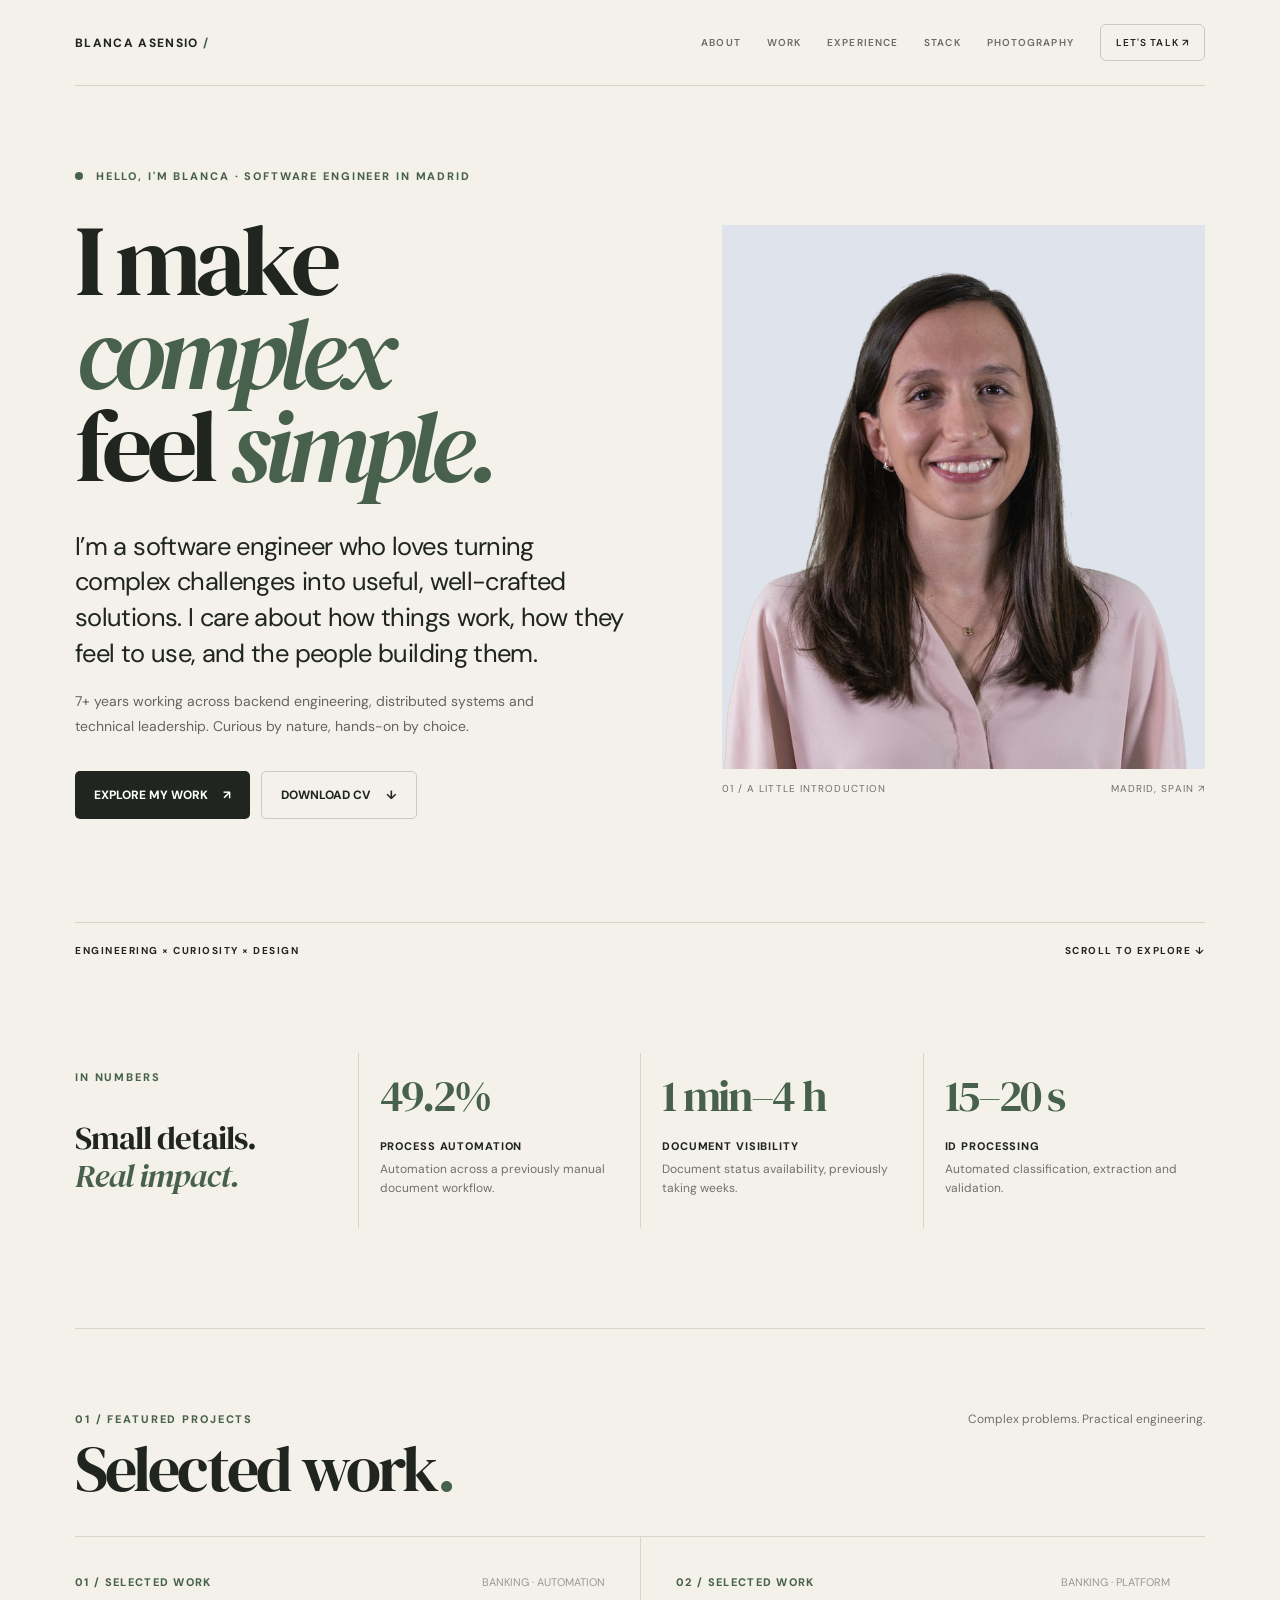
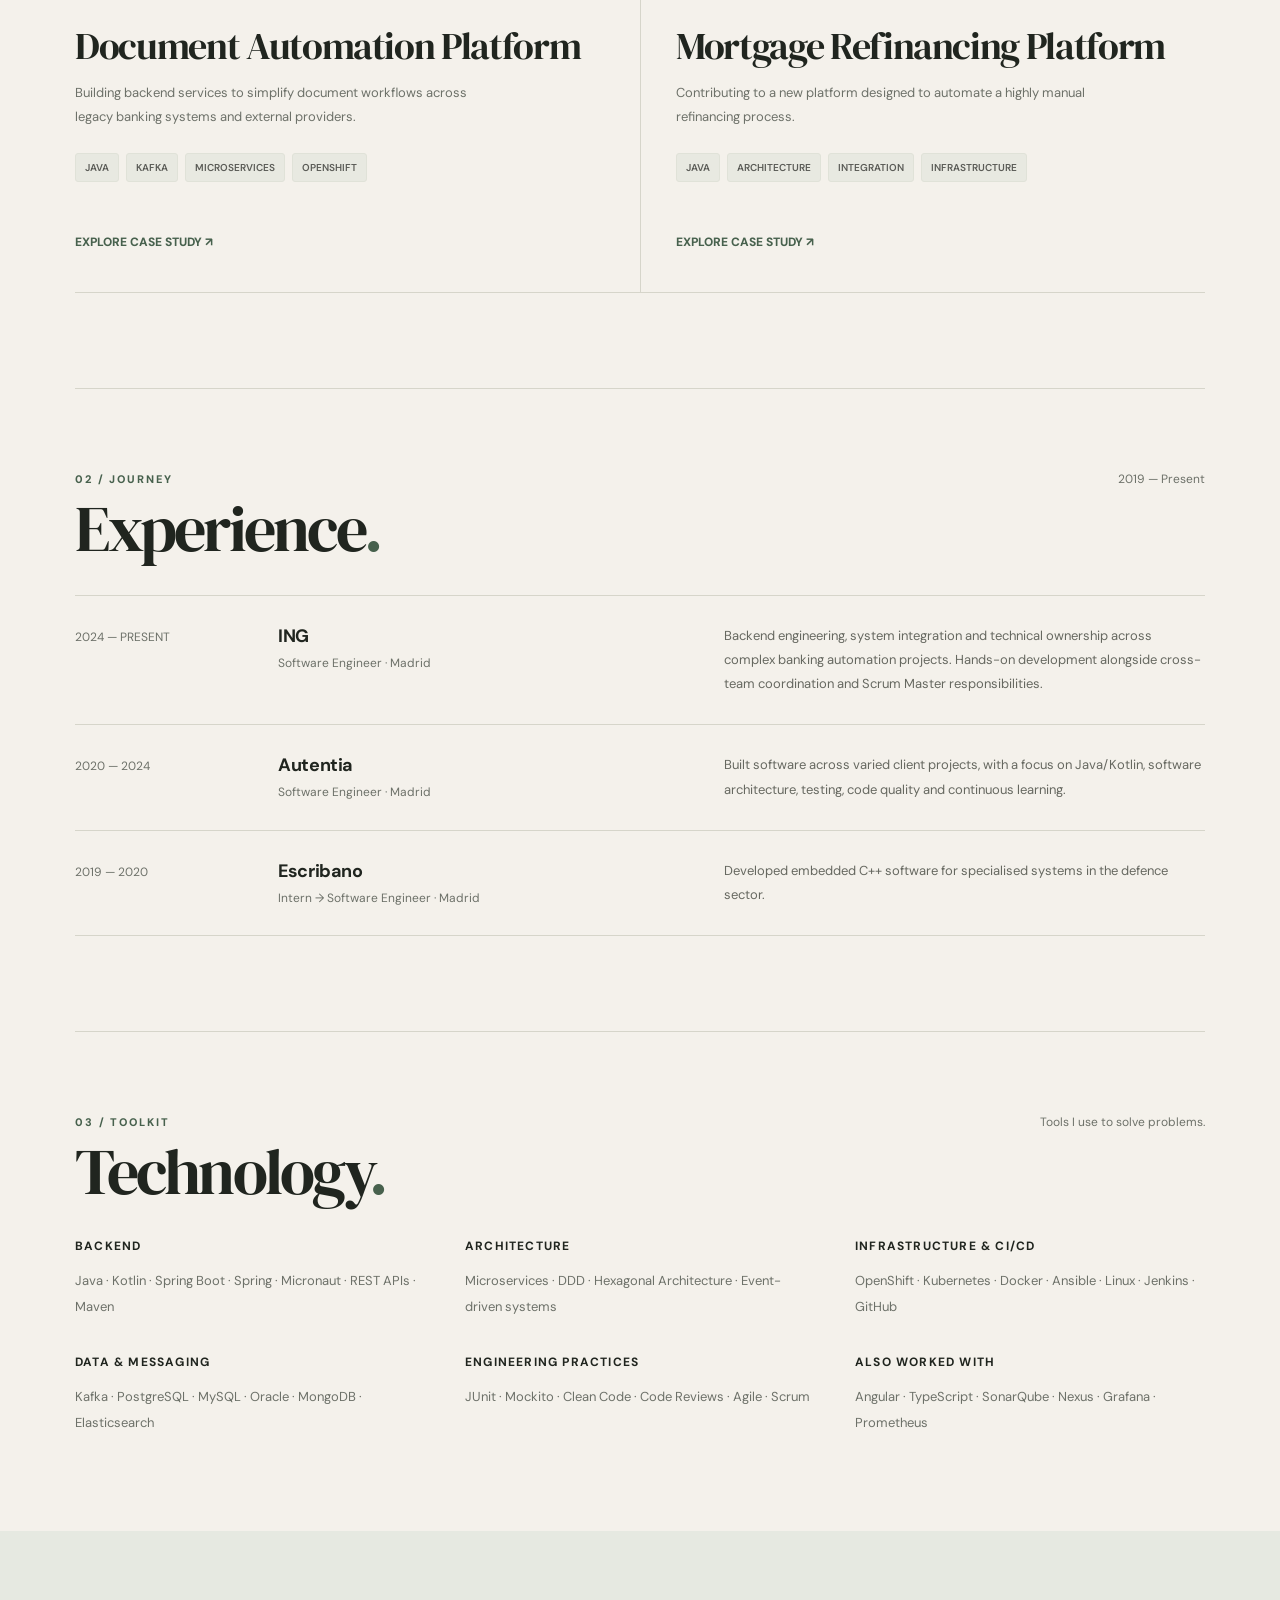
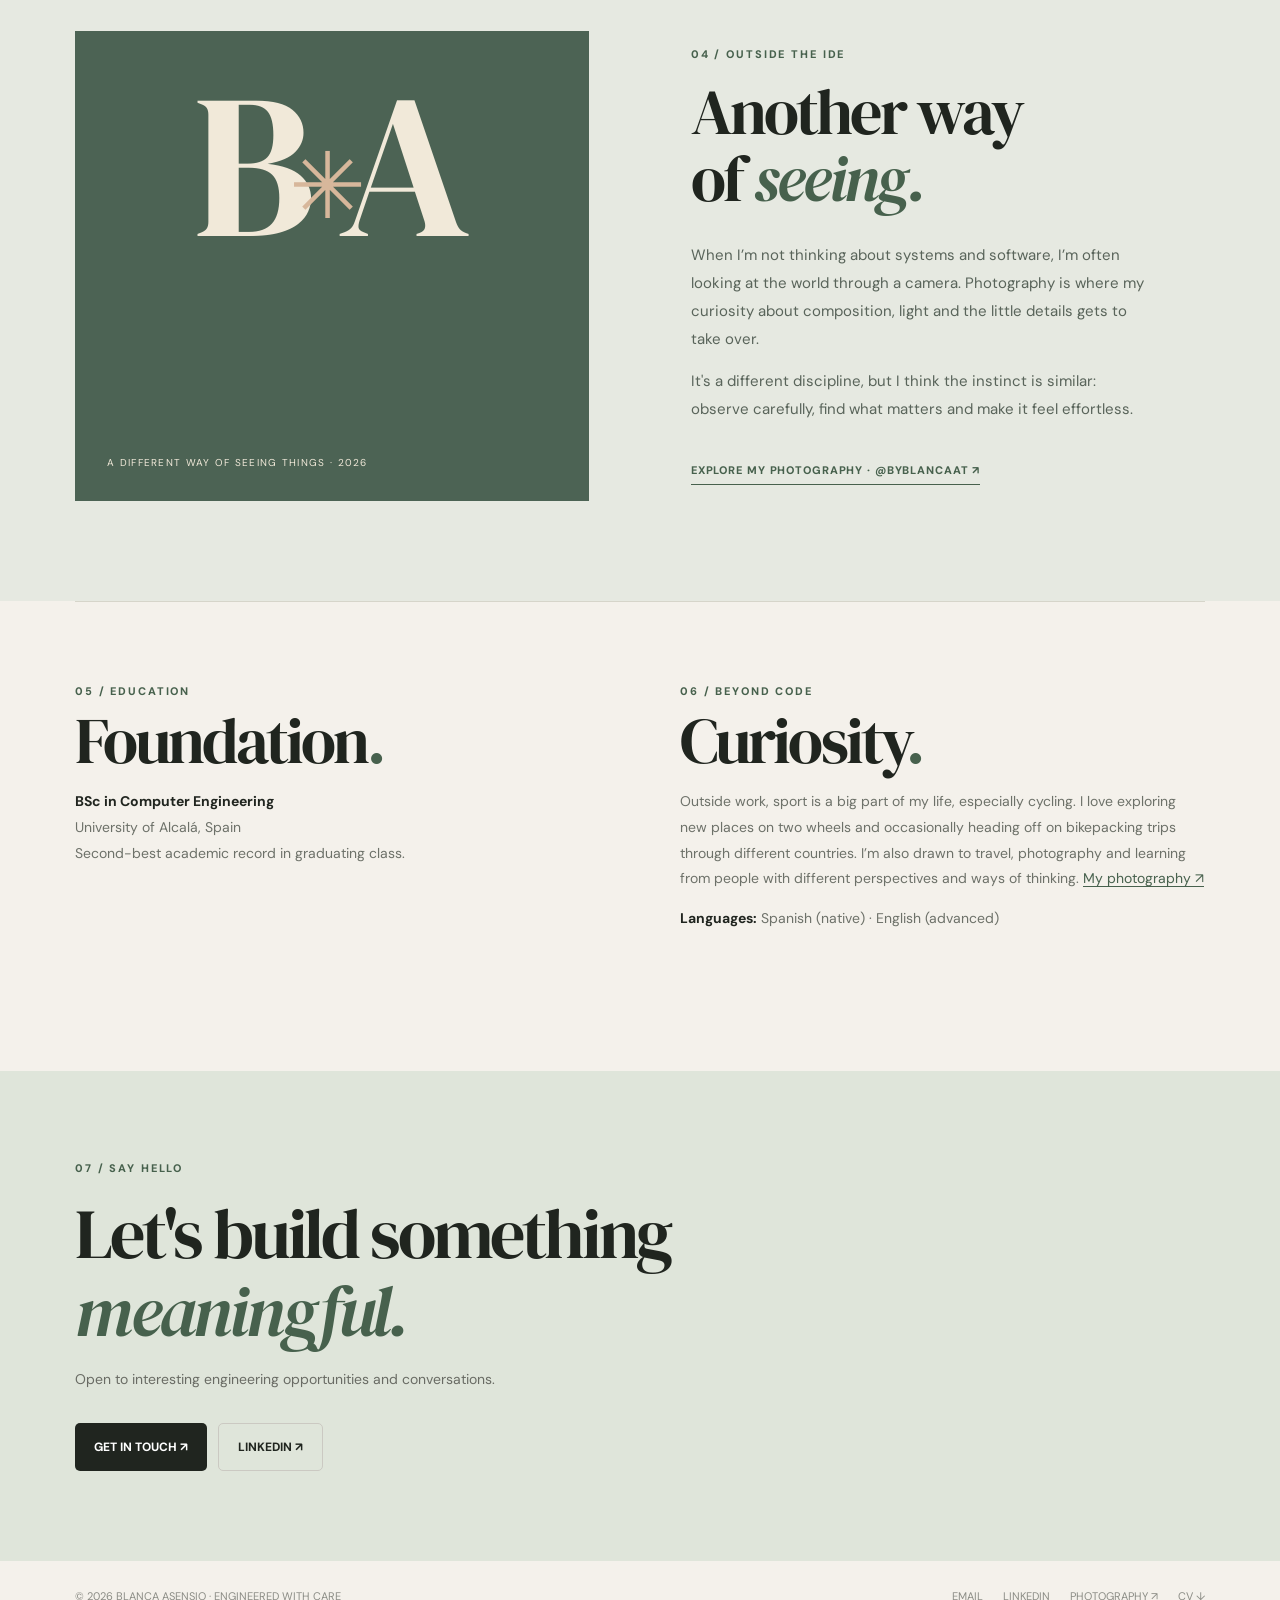
==== index.html @ c129d4be "feat: first portfolio version" ====
<!doctype html><html lang="en"><head><meta charset="utf-8"><meta name="viewport" content="width=device-width,initial-scale=1"><meta name="description" content="Blanca Asensio — Senior Software Engineer. Backend, distributed systems and technical leadership."><meta name="theme-color" content="#f4f1eb"><title>Blanca Asensio — Software Engineer</title><link rel="stylesheet" href="styles.css"><script src="script.js" defer></script></head><body><a class="skip" href="#main">Skip to content</a><header class="site-header shell"><a class="brand" href="index.html">BLANCA ASENSIO<span> /</span></a><button class="menu-toggle" aria-label="Toggle navigation" aria-expanded="false" aria-controls="nav">☰</button><nav id="nav" class="nav" aria-label="Main navigation"><a href="#about">ABOUT</a><a href="#work">WORK</a><a href="#experience">EXPERIENCE</a><a href="#stack">STACK</a><a href="#photography">PHOTOGRAPHY</a><a class="nav-contact" href="mailto:asensiotorresblanca@gmail.com">LET'S TALK ↗</a></nav></header><main id="main"><section class="hero shell" id="about"><div class="hero-layout"><div class="hero-copy"><div class="eyebrow"><span class="eyebrow-dot"></span> HELLO, I'M BLANCA · SOFTWARE ENGINEER IN MADRID</div><h1>I make <em>complex</em><br>feel <em>simple.</em></h1><p class="hero-intro">I’m a software engineer who loves turning complex challenges into useful, well-crafted solutions. I care about how things work, how they feel to use, and the people building them.</p><p class="lead">7+ years working across backend engineering, distributed systems and technical leadership. Curious by nature, hands-on by choice.</p><div class="actions"><a class="btn btn-primary" href="#work">EXPLORE MY WORK <span aria-hidden="true">↗</span></a><a class="btn btn-secondary" href="assets/Blanca_Asensio_CV.pdf" download>DOWNLOAD CV <span aria-hidden="true">↓</span></a></div></div><figure class="portrait-wrap"><div class="portrait-frame"><img src="assets/blanca-portrait.png" alt="Portrait of Blanca Asensio" width="906" height="832" fetchpriority="high"></div><figcaption><span>01 / A LITTLE INTRODUCTION</span><span>MADRID, SPAIN ↗</span></figcaption></figure></div><div class="hero-bottom"><span>ENGINEERING × CURIOSITY × DESIGN</span><a href="#work">SCROLL TO EXPLORE <span aria-hidden="true">↓</span></a></div></section><section class="impact shell" aria-label="Selected project outcomes"><div class="impact-intro"><span class="eyebrow">IN NUMBERS</span><p>Small details.<br><em>Real impact.</em></p></div><div class="metric"><div class="metric-value">49.2%</div><div class="metric-label">Process automation</div><div class="metric-desc">Automation across a previously manual document workflow.</div></div><div class="metric"><div class="metric-value">1 min–4 h</div><div class="metric-label">Document visibility</div><div class="metric-desc">Document status availability, previously taking weeks.</div></div><div class="metric"><div class="metric-value">15–20 s</div><div class="metric-label">ID processing</div><div class="metric-desc">Automated classification, extraction and validation.</div></div></section><section class="section shell" id="work"><div class="section-head"><div><div class="eyebrow">01 / FEATURED PROJECTS</div><h2 class="section-title">Selected work<span style="color:var(--accent)">.</span></h2></div><span class="section-note">Complex problems. Practical engineering.</span></div><div class="project-grid"><a class="project-card" href="document-automation.html"><div class="project-top"><span class="project-index">01 / SELECTED WORK</span><span class="project-type">BANKING · AUTOMATION</span></div><h3>Document Automation Platform</h3><p>Building backend services to simplify document workflows across legacy banking systems and external providers.</p><div class="tag-row"><span class="tag">JAVA</span><span class="tag">KAFKA</span><span class="tag">MICROSERVICES</span><span class="tag">OPENSHIFT</span></div><span class="project-link">EXPLORE CASE STUDY ↗</span></a><a class="project-card" href="mortgage-refinancing.html"><div class="project-top"><span class="project-index">02 / SELECTED WORK</span><span class="project-type">BANKING · PLATFORM</span></div><h3>Mortgage Refinancing Platform</h3><p>Contributing to a new platform designed to automate a highly manual refinancing process.</p><div class="tag-row"><span class="tag">JAVA</span><span class="tag">ARCHITECTURE</span><span class="tag">INTEGRATION</span><span class="tag">INFRASTRUCTURE</span></div><span class="project-link">EXPLORE CASE STUDY ↗</span></a></div></section><section class="section shell" id="experience"><div class="section-head"><div><div class="eyebrow">02 / JOURNEY</div><h2 class="section-title">Experience<span style="color:var(--accent)">.</span></h2></div><span class="section-note">2019 — Present</span></div><div class="experience-list"><div class="experience-item"><span class="date">2024 — PRESENT</span><div class="role"><h3>ING</h3><p>Software Engineer · Madrid</p></div><p class="exp-description">Backend engineering, system integration and technical ownership across complex banking automation projects. Hands-on development alongside cross-team coordination and Scrum Master responsibilities.</p></div><div class="experience-item"><span class="date">2020 — 2024</span><div class="role"><h3>Autentia</h3><p>Software Engineer · Madrid</p></div><p class="exp-description">Built software across varied client projects, with a focus on Java/Kotlin, software architecture, testing, code quality and continuous learning.</p></div><div class="experience-item"><span class="date">2019 — 2020</span><div class="role"><h3>Escribano</h3><p>Intern → Software Engineer · Madrid</p></div><p class="exp-description">Developed embedded C++ software for specialised systems in the defence sector.</p></div></div></section><section class="section shell" id="stack"><div class="section-head"><div><div class="eyebrow">03 / TOOLKIT</div><h2 class="section-title">Technology<span style="color:var(--accent)">.</span></h2></div><span class="section-note">Tools I use to solve problems.</span></div><div class="skills-grid"><div class="skill-group"><h3>Backend</h3><p>Java · Kotlin · Spring Boot · Spring · Micronaut · REST APIs · Maven</p></div><div class="skill-group"><h3>Architecture</h3><p>Microservices · DDD · Hexagonal Architecture · Event-driven systems</p></div><div class="skill-group"><h3>Infrastructure & CI/CD</h3><p>OpenShift · Kubernetes · Docker · Ansible · Linux · Jenkins · GitHub</p></div><div class="skill-group"><h3>Data & Messaging</h3><p>Kafka · PostgreSQL · MySQL · Oracle · MongoDB · Elasticsearch</p></div><div class="skill-group"><h3>Engineering Practices</h3><p>JUnit · Mockito · Clean Code · Code Reviews · Agile · Scrum</p></div><div class="skill-group"><h3>Also worked with</h3><p>Angular · TypeScript · SonarQube · Nexus · Grafana · Prometheus</p></div></div></section><section class="photography-section" id="photography"><div class="shell photography-grid"><div class="photography-art" aria-hidden="true"><div class="photo-art-type">B<span>✳</span>A</div><div class="photo-art-caption">A DIFFERENT WAY OF SEEING THINGS · 2026</div></div><div class="photography-copy"><div class="eyebrow">04 / OUTSIDE THE IDE</div><h2 class="section-title">Another way<br>of <em>seeing.</em></h2><p>When I’m not thinking about systems and software, I’m often looking at the world through a camera. Photography is where my curiosity about composition, light and the little details gets to take over.</p><p>It's a different discipline, but I think the instinct is similar: observe carefully, find what matters and make it feel effortless.</p><a class="text-link" href="https://www.instagram.com/byblancaat/" target="_blank" rel="noopener noreferrer">EXPLORE MY PHOTOGRAPHY · @BYBLANCAAT ↗</a></div></div></section><section class="section shell"><div class="bottom-grid"><div><div class="eyebrow">05 / EDUCATION</div><h2 class="section-title">Foundation<span style="color:var(--accent)">.</span></h2><p class="small-copy"><strong>BSc in Computer Engineering</strong><br>University of Alcalá, Spain<br>Second-best academic record in graduating class.</p></div><div><div class="eyebrow">06 / BEYOND CODE</div><h2 class="section-title">Curiosity<span style="color:var(--accent)">.</span></h2><p class="small-copy">Outside work, sport is a big part of my life, especially cycling. I love exploring new places on two wheels and occasionally heading off on bikepacking trips through different countries. I’m also drawn to travel, photography and learning from people with different perspectives and ways of thinking. <a class="inline-link" href="https://www.instagram.com/byblancaat/" target="_blank" rel="noopener noreferrer">My photography ↗</a></p><p class="small-copy"><strong>Languages:</strong> Spanish (native) · English (advanced)</p></div></div></section><section class="contact-section" id="contact"><div class="shell"><div class="eyebrow">07 / SAY HELLO</div><h2>Let's build something <em style="color:var(--accent)">meaningful.</em></h2><p>Open to interesting engineering opportunities and conversations.</p><div class="actions"><a class="btn btn-primary" href="mailto:asensiotorresblanca@gmail.com">GET IN TOUCH ↗</a><a class="btn btn-secondary" href="https://es.linkedin.com/in/blanca-asensio-9b5592183" target="_blank" rel="noopener noreferrer">LINKEDIN ↗</a></div></div></section></main><footer class="footer shell"><span>© 2026 BLANCA ASENSIO · ENGINEERED WITH CARE</span><div class="footer-links"><a href="mailto:asensiotorresblanca@gmail.com">EMAIL</a><a href="https://es.linkedin.com/in/blanca-asensio-9b5592183" target="_blank" rel="noopener noreferrer">LINKEDIN</a><a href="https://www.instagram.com/byblancaat/" target="_blank" rel="noopener noreferrer">PHOTOGRAPHY ↗</a><a href="assets/Blanca_Asensio_CV.pdf" download>CV ↓</a></div></footer></body></html>
---- styles.css ----
@import url('https://fonts.googleapis.com/css2?family=DM+Sans:wght@400;500;600;700&family=DM+Serif+Display:ital@0;1&display=swap');
:root{--bg:#f4f1eb;--paper:#fbfaf7;--ink:#20251f;--muted:#6d7169;--line:#d6d5ca;--accent:#47614d;--accentbg:#e6ebe2;--max:1130px}*{box-sizing:border-box}html{scroll-behavior:smooth}body{margin:0;background:var(--bg);color:var(--ink);font-family:Inter,-apple-system,BlinkMacSystemFont,'Segoe UI',sans-serif;-webkit-font-smoothing:antialiased}a{color:inherit;text-decoration:none}button{font:inherit}::selection{background:#e8c9b8} .shell{width:min(var(--max),calc(100% - 88px));margin:auto}.site-header{height:90px;display:flex;align-items:center;justify-content:space-between;border-bottom:1px solid var(--line)}.brand{font-size:13px;font-weight:800;letter-spacing:.035em}.brand span{color:var(--accent)}.nav{display:flex;gap:35px;align-items:center}.nav a{font-size:12px;font-weight:600;color:#696a64;transition:color .2s}.nav a:hover,.nav a.active{color:var(--accent)}.nav .nav-contact{border:1px solid #c8c8c0;border-radius:6px;padding:11px 15px;color:var(--ink)}.menu-toggle{display:none;border:0;background:transparent;font-size:25px;cursor:pointer}.eyebrow{font-size:11px;font-weight:800;letter-spacing:.17em;text-transform:uppercase;color:var(--accent)}.hero{padding:108px 0 72px}.hero-grid{display:grid;grid-template-columns:1.55fr .6fr;gap:40px;align-items:end}.hero h1{font-family:Georgia,'Times New Roman',serif;font-weight:400;letter-spacing:-.052em;font-size:clamp(52px,6.6vw,92px);line-height:1.065;max-width:880px;margin:23px 0 25px}.hero h1 em{font-weight:400;color:var(--accent)}.lead{font-size:17px;line-height:1.8;color:#63655e;max-width:620px;margin:0}.hero-aside{border-left:1px solid var(--line);padding-left:27px;margin-bottom:10px}.hero-aside .aside-title{font-size:12px;font-weight:800;margin:0 0 13px}.hero-aside p{font-size:13px;line-height:1.9;color:var(--muted);margin:0}.actions{display:flex;flex-wrap:wrap;gap:11px;margin-top:35px}.btn{display:inline-flex;align-items:center;gap:15px;justify-content:center;padding:15px 19px;border-radius:5px;font-size:12px;font-weight:750;transition:transform .2s,background .2s}.btn:hover{transform:translateY(-2px)}.btn-primary{background:var(--ink);color:white}.btn-primary:hover{background:#454740}.btn-secondary{border:1px solid #cbc9c2;background:transparent}.impact{display:grid;grid-template-columns:repeat(3,1fr);gap:14px;padding:15px 0 100px}.metric{background:var(--paper);border:1px solid #e9e7e0;padding:27px 29px 26px;min-height:169px}.metric-value{font-family:Georgia,serif;color:var(--accent);font-size:clamp(30px,3.4vw,48px);letter-spacing:-.05em;white-space:nowrap}.metric-label{font-size:11px;font-weight:800;text-transform:uppercase;letter-spacing:.085em;margin:13px 0 7px}.metric-desc{color:var(--muted);font-size:12px;line-height:1.6}.section{padding:65px 0 85px;border-top:1px solid var(--line);scroll-margin-top:25px}.section-head{display:flex;justify-content:space-between;align-items:baseline;gap:25px;margin-bottom:33px}.section-title{font-family:Georgia,serif;font-size:clamp(34px,4vw,52px);letter-spacing:-.045em;font-weight:400;margin:10px 0 0}.section-note{font-size:12px;color:var(--muted)}.project-grid{display:grid;grid-template-columns:1fr 1fr;gap:19px}.project-card{background:var(--paper);border:1px solid #e5e4dc;min-height:330px;padding:31px;display:flex;flex-direction:column;transition:border-color .2s,transform .2s,box-shadow .2s}.project-card:hover{border-color:#c3a18f;transform:translateY(-3px);box-shadow:0 13px 35px #403b2c0a}.project-top{display:flex;justify-content:space-between;align-items:center}.project-index{color:var(--accent);font-size:11px;font-weight:800;letter-spacing:.12em}.project-type{color:#989991;font-size:11px}.project-card h3{font-family:Georgia,serif;font-weight:400;letter-spacing:-.035em;font-size:31px;line-height:1.16;margin:35px 0 13px}.project-card p{font-size:13px;line-height:1.8;color:var(--muted);max-width:420px;margin:0}.tag-row{display:flex;flex-wrap:wrap;gap:7px;margin:25px 0}.tag{background:#f4f3ef;border:1px solid #e9e8e1;border-radius:3px;color:#5b5c57;font-size:10px;padding:7px 9px;font-weight:600}.project-link{margin-top:auto;padding-top:8px;color:var(--accent);font-size:12px;font-weight:800}.experience-list{border-top:1px solid var(--line)}.experience-item{display:grid;grid-template-columns:175px 1fr 1.15fr;gap:28px;padding:28px 0;border-bottom:1px solid var(--line);align-items:start}.date{font-size:12px;color:var(--muted);padding-top:5px}.role h3{font-size:18px;letter-spacing:-.02em;margin:0 0 7px}.role p{font-size:12px;color:var(--muted);margin:0}.exp-description{font-size:13px;line-height:1.85;color:#666860;margin:0}.skills-grid{display:grid;grid-template-columns:repeat(3,1fr);gap:34px 40px}.skill-group h3{font-size:12px;text-transform:uppercase;letter-spacing:.1em;margin:0 0 14px}.skill-group p{font-size:13px;line-height:2;color:var(--muted);margin:0}.bottom-grid{display:grid;grid-template-columns:1fr 1fr;gap:80px}.small-copy{font-size:14px;line-height:1.85;color:var(--muted)}.small-copy strong{color:var(--ink)}.contact-section{padding:90px 0;background:#efece6;margin-top:30px}.contact-section h2{font-family:Georgia,serif;font-weight:400;font-size:clamp(43px,5.5vw,72px);line-height:1.1;letter-spacing:-.045em;max-width:780px;margin:20px 0}.contact-section p{font-size:14px;color:#696b64}.footer{display:flex;justify-content:space-between;gap:15px;padding:28px 0;color:#8b8c85;font-size:11px}.footer-links{display:flex;gap:20px}.footer a:hover{color:var(--accent)}.case-hero{padding:92px 0 67px;max-width:850px}.back-link{color:var(--accent);font-size:12px;font-weight:700}.case-hero h1{font-family:Georgia,serif;font-weight:400;font-size:clamp(48px,6vw,76px);line-height:1.1;letter-spacing:-.05em;margin:29px 0 19px}.case-hero .lead{max-width:770px}.case-meta{display:flex;gap:30px;flex-wrap:wrap;color:var(--muted);font-size:12px;margin-top:32px}.case-content{max-width:810px;margin:0 auto;padding:0 0 110px}.case-block{padding:42px 0;border-top:1px solid var(--line)}.case-block h2{font-family:Georgia,serif;font-size:33px;font-weight:400;letter-spacing:-.035em;margin:0 0 18px}.case-block p,.case-block li{font-size:15px;line-height:1.95;color:#666860}.case-block ul{padding-left:19px}.case-metrics{display:grid;grid-template-columns:repeat(3,1fr);gap:10px;margin:30px 0}.case-metrics .metric{padding:20px;min-height:135px}.case-metrics .metric-value{font-size:30px}.notice{border-left:3px solid var(--accent);background:var(--accentbg);padding:18px 22px;font-size:12px;line-height:1.8;color:#705e53;margin:32px 0}.skip{position:absolute;left:-9999px}.skip:focus{left:12px;top:12px;background:white;padding:12px;z-index:20}@media(max-width:900px){.shell{width:min(var(--max),calc(100% - 44px))}.hero-grid{grid-template-columns:1fr}.hero{padding-top:78px}.hero-aside{display:none}.experience-item{grid-template-columns:130px 1fr;gap:12px 25px}.exp-description{grid-column:2}.skills-grid{grid-template-columns:repeat(2,1fr)}.bottom-grid{gap:35px}}@media(max-width:650px){.shell{width:calc(100% - 36px)}.site-header{height:70px}.menu-toggle{display:block}.nav{display:none;position:absolute;z-index:5;top:70px;left:0;right:0;background:var(--bg);padding:22px 18px 27px;border-bottom:1px solid var(--line);flex-direction:column;align-items:stretch;gap:20px}.nav.open{display:flex}.hero{padding:62px 0 45px}.hero h1{font-size:clamp(47px,11.5vw,69px)}.lead{font-size:15px}.impact{grid-template-columns:1fr;gap:9px;padding-bottom:60px}.metric{min-height:unset;padding:19px 21px}.metric-value{font-size:37px}.section{padding:49px 0 65px}.section-head{display:block}.section-note{display:block;margin-top:12px}.project-grid{grid-template-columns:1fr}.project-card{min-height:290px;padding:24px}.project-card h3{margin-top:27px}.experience-item{grid-template-columns:1fr;gap:9px;padding:24px 0}.exp-description{grid-column:1}.skills-grid{grid-template-columns:1fr 1fr;gap:27px 18px}.bottom-grid{grid-template-columns:1fr;gap:25px}.contact-section{padding:66px 0}.footer{flex-direction:column}.case-hero{padding:60px 0}.case-metrics{grid-template-columns:1fr}.case-content{padding-bottom:65px}.case-block{padding:30px 0}}

/* Editorial redesign — photography, typography and expressive composition */

body{font-family:'DM Sans',Inter,-apple-system,BlinkMacSystemFont,'Segoe UI',sans-serif}
.hero h1,.section-title,.contact-section h2,.case-hero h1,.case-block h2,.project-card h3,.metric-value{font-family:'DM Serif Display',Georgia,serif}
.site-header{height:86px}.brand{font-size:12px;letter-spacing:.11em}.nav{gap:26px}.nav a{font-size:10px;letter-spacing:.11em}
.hero{padding:83px 0 0}.hero-layout{display:grid;grid-template-columns:1.08fr .92fr;gap:7%;align-items:center}.hero-copy{padding:0 0 45px}.hero h1{font-size:clamp(70px,7.8vw,119px);line-height:.93;letter-spacing:-.06em;margin:31px 0 36px}.hero h1 em{color:var(--accent);font-weight:400}.hero-intro{font-size:clamp(20px,2vw,26px);line-height:1.4;max-width:550px;margin:0 0 17px;letter-spacing:-.025em}.hero .lead{font-size:14px;line-height:1.8;max-width:510px}.hero .actions{margin-top:32px}.eyebrow-dot{display:inline-block;width:8px;height:8px;border-radius:50%;background:var(--accent);margin-right:8px}.portrait-wrap{margin:0;min-width:0}.portrait-frame{background:#dfe5ef;overflow:hidden;aspect-ratio:4/4.5;display:flex;align-items:flex-end}.portrait-frame img{width:100%;height:100%;object-fit:cover;object-position:50% 30%;filter:saturate(.78) contrast(.98)}.portrait-wrap figcaption{display:flex;justify-content:space-between;gap:10px;padding:13px 0;font-size:10px;letter-spacing:.11em;color:var(--muted)}.hero-bottom{border-top:1px solid var(--line);margin-top:58px;padding:21px 0;display:flex;justify-content:space-between;font-size:10px;letter-spacing:.15em;font-weight:700}.hero-bottom a:hover{color:var(--accent)}
.impact{grid-template-columns:1fr repeat(3,1fr);gap:0;padding:75px 0 100px}.impact-intro{padding:12px 25px 0 0}.impact-intro p{font-family:'DM Serif Display',Georgia,serif;font-size:clamp(23px,2.6vw,36px);line-height:1.13;letter-spacing:-.03em}.impact-intro p em{color:var(--accent)}.metric{background:transparent;border:0;border-left:1px solid var(--line);padding:13px 21px;min-height:175px}.metric-value{font-size:clamp(31px,3.4vw,48px)}.metric-label{letter-spacing:.08em}
.section{padding:82px 0 95px}.section-title{font-size:clamp(46px,5vw,72px);line-height:1.04}.project-grid{gap:0;border-top:1px solid var(--line);border-bottom:1px solid var(--line)}.project-card{border:0;background:transparent;padding:38px 35px 42px 0;min-height:355px}.project-card+.project-card{border-left:1px solid var(--line);padding-left:35px}.project-card:hover{background:rgba(255,255,255,.3);box-shadow:none;transform:none}.project-card h3{font-size:clamp(32px,3vw,44px)}.tag{background:#e8e9e1;border-color:#e0e2d8}.project-link,.text-link{color:var(--accent)}
.photography-section{background:#e6e9e1;padding:100px 0}.photography-grid{display:grid;grid-template-columns:1fr 1fr;gap:9%;align-items:center}.photography-art{min-height:470px;background:#4c6354;color:#f1e9d9;display:flex;flex-direction:column;justify-content:space-between;padding:32px;overflow:hidden}.photo-art-type{font-family:'DM Serif Display',Georgia,serif;font-size:clamp(130px,16vw,250px);letter-spacing:-.16em;line-height:1;text-align:center;white-space:nowrap;transform:translateX(-.08em)}.photo-art-type span{font-family:Georgia,serif;font-size:.45em;vertical-align:middle;margin:0 .06em;color:#d7b79b}.photo-art-caption{font-size:10px;letter-spacing:.13em}.photography-copy .section-title{margin:18px 0 30px}.photography-copy .section-title em{color:var(--accent)}.photography-copy p{font-size:15px;line-height:1.85;color:#59645a;max-width:460px}.text-link{display:inline-block;margin-top:24px;border-bottom:1px solid currentColor;padding-bottom:7px;font-size:11px;font-weight:800;letter-spacing:.08em}.inline-link{color:var(--accent);text-decoration:underline;text-underline-offset:3px}.contact-section{background:#dfe5da}.contact-section h2 em{color:var(--accent)}
@media(max-width:1000px){.hero-layout{gap:5%}.hero h1{font-size:clamp(57px,7.6vw,88px)}.impact{grid-template-columns:repeat(3,1fr)}.impact-intro{grid-column:1/-1;padding-bottom:15px}.photography-art{min-height:360px}.photo-art-type{font-size:clamp(110px,14vw,180px)}}
@media(max-width:700px){.hero{padding-top:50px}.hero-layout{grid-template-columns:1fr;gap:25px}.hero-copy{padding-bottom:0}.hero h1{font-size:clamp(67px,13vw,100px);margin:24px 0 25px}.hero-intro{font-size:21px}.portrait-wrap{max-width:530px}.portrait-frame{aspect-ratio:5/4}.portrait-frame img{object-position:50% 23%}.hero-bottom{margin-top:28px;font-size:9px}.impact{grid-template-columns:1fr;padding:40px 0 55px}.impact-intro{padding-bottom:15px}.impact-intro p{margin:10px 0}.metric{border-left:0;border-top:1px solid var(--line);min-height:unset;padding:19px 0}.project-card{padding:27px 0;min-height:unset}.project-card+.project-card{border-left:0;border-top:1px solid var(--line);padding:27px 0}.photography-section{padding:60px 0}.photography-grid{grid-template-columns:1fr;gap:38px}.photography-art{min-height:340px}.photo-art-type{font-size:clamp(130px,29vw,220px)}.photography-copy .section-title{font-size:55px}}
@media(prefers-reduced-motion:reduce){html{scroll-behavior:auto}*,*:before,*:after{transition:none!important;animation:none!important}}
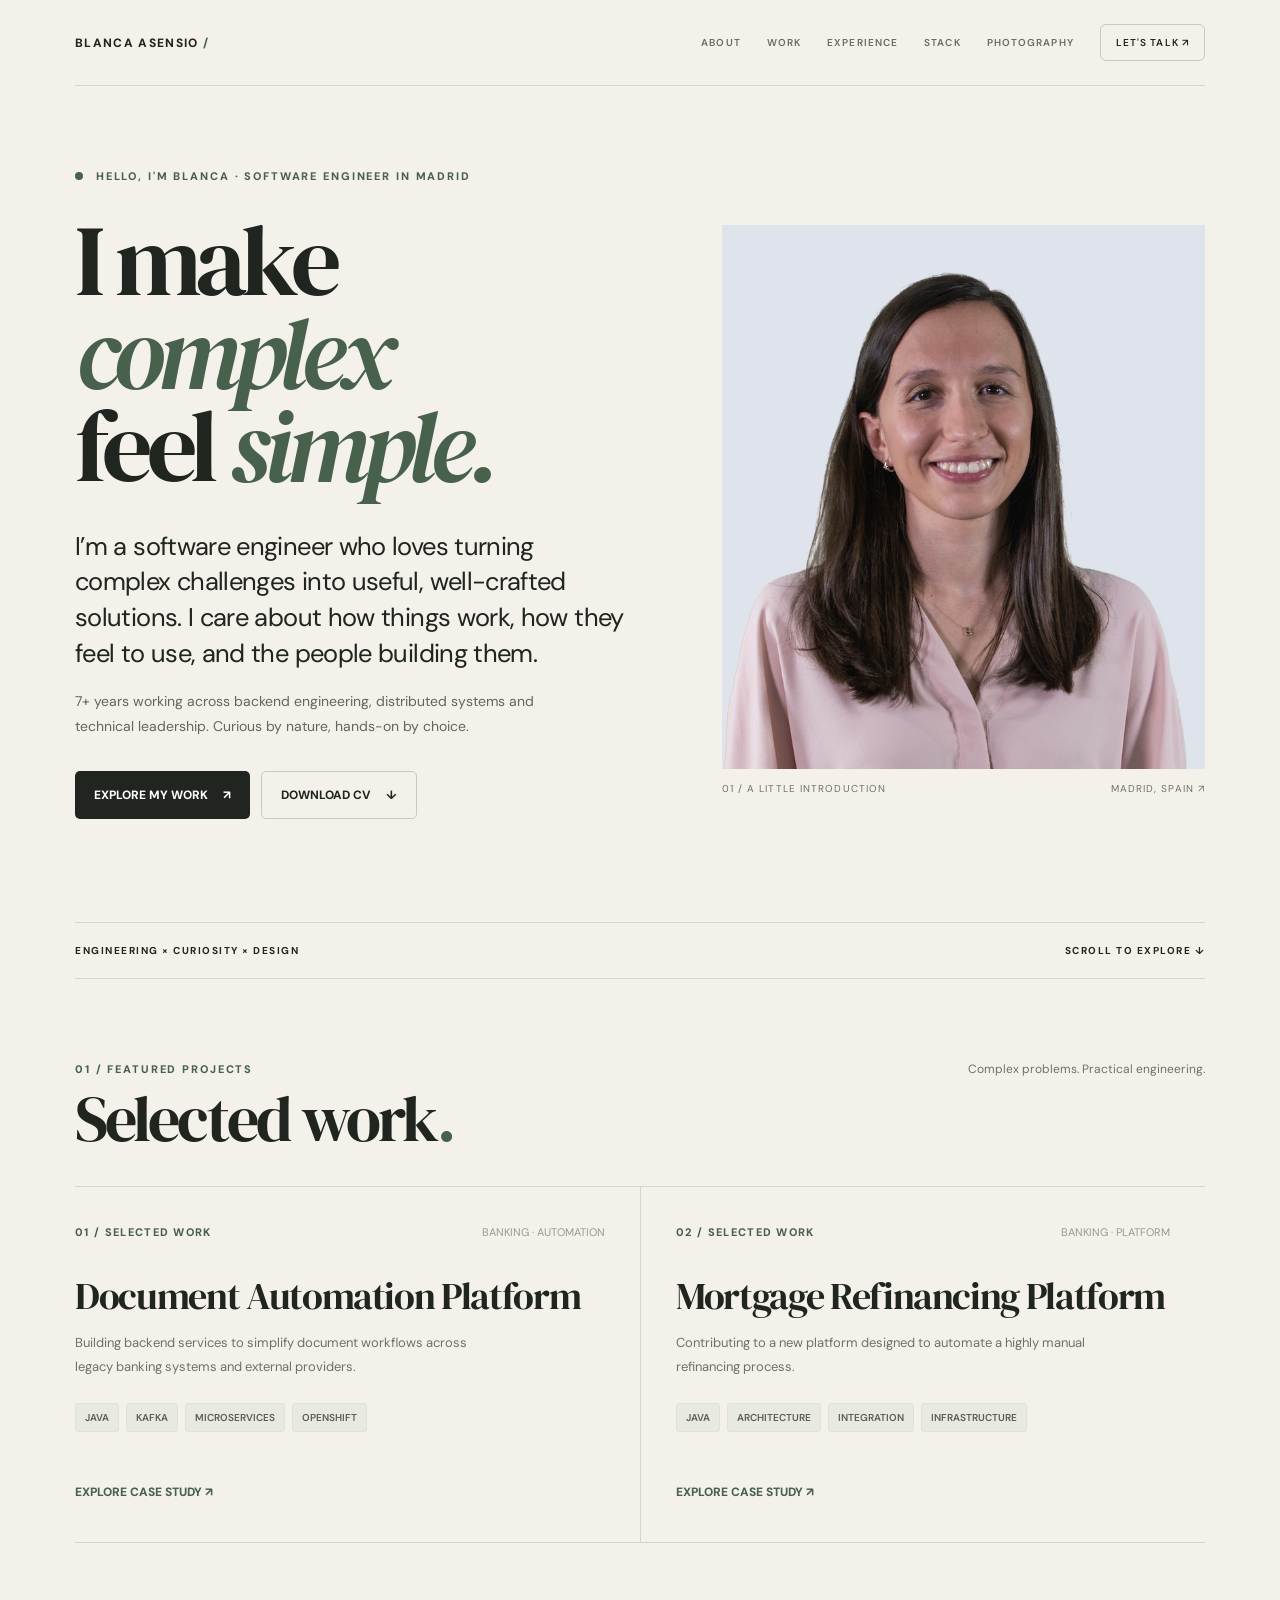
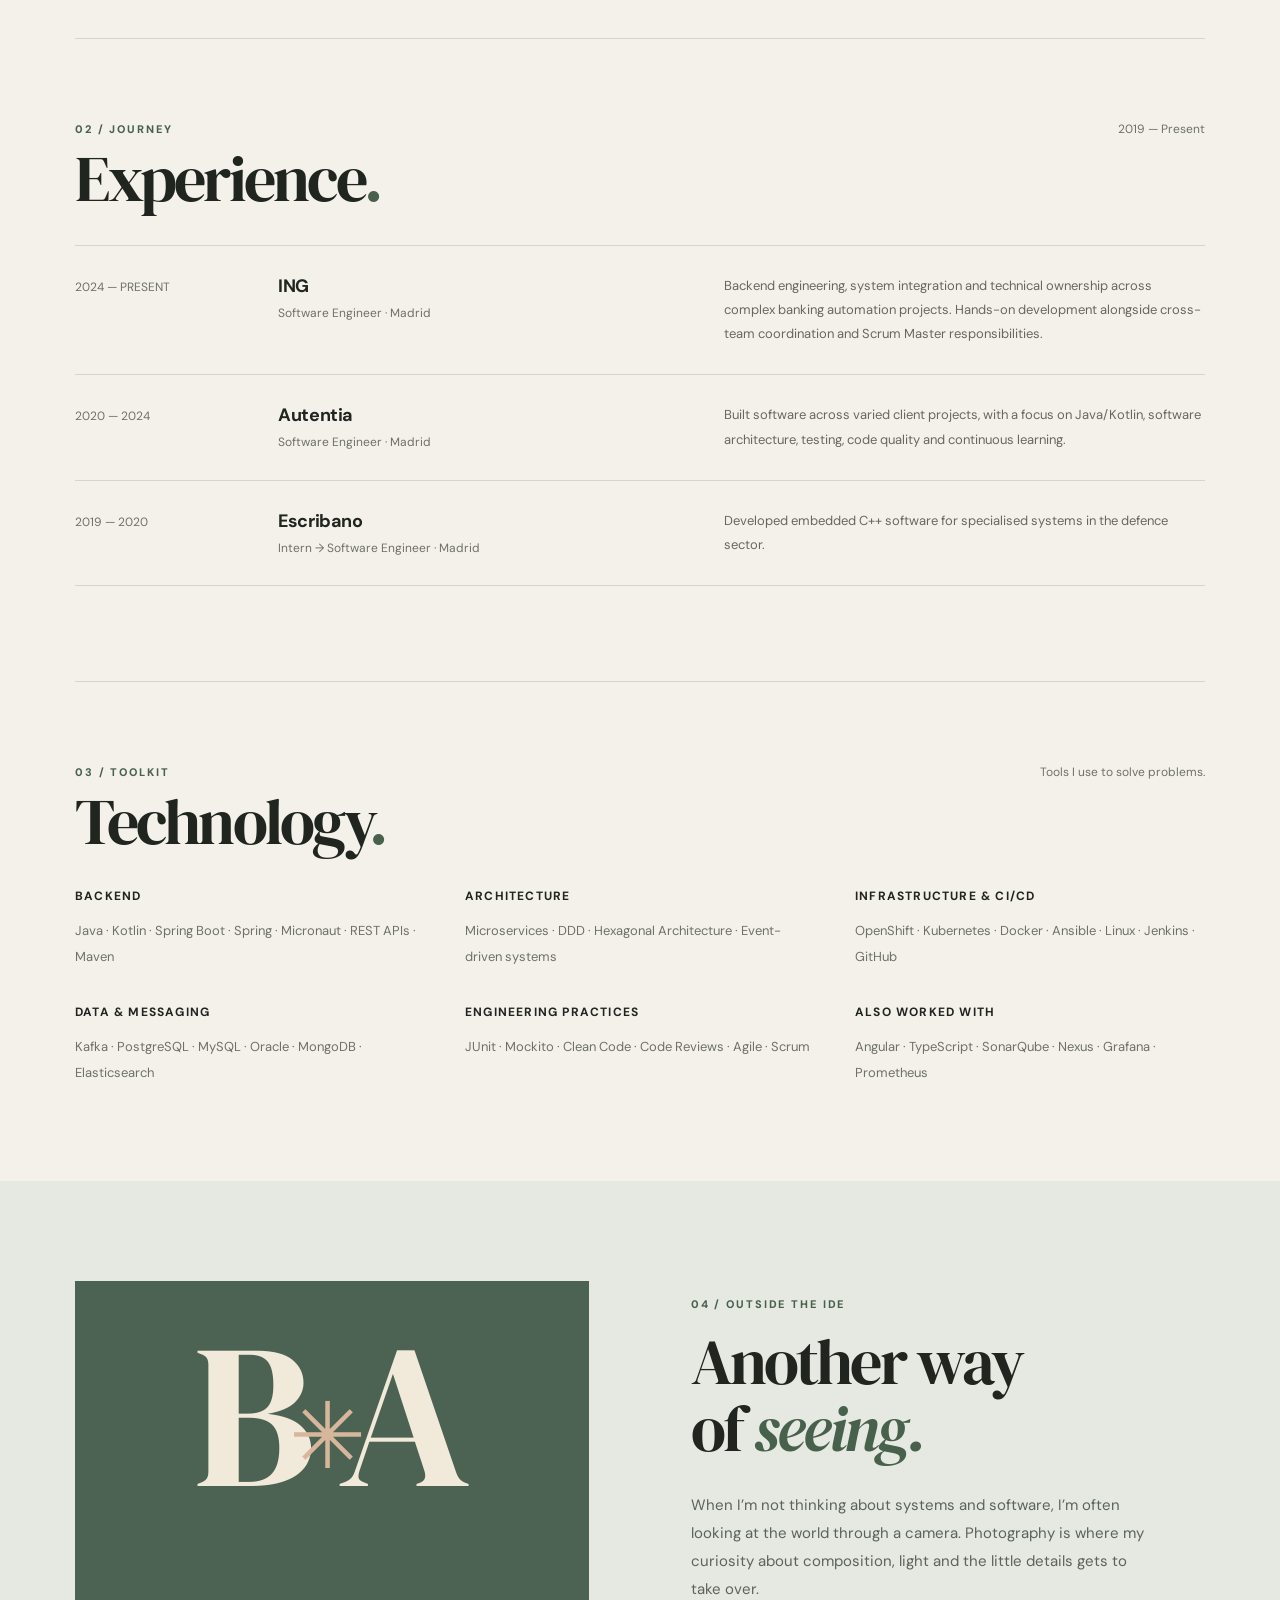
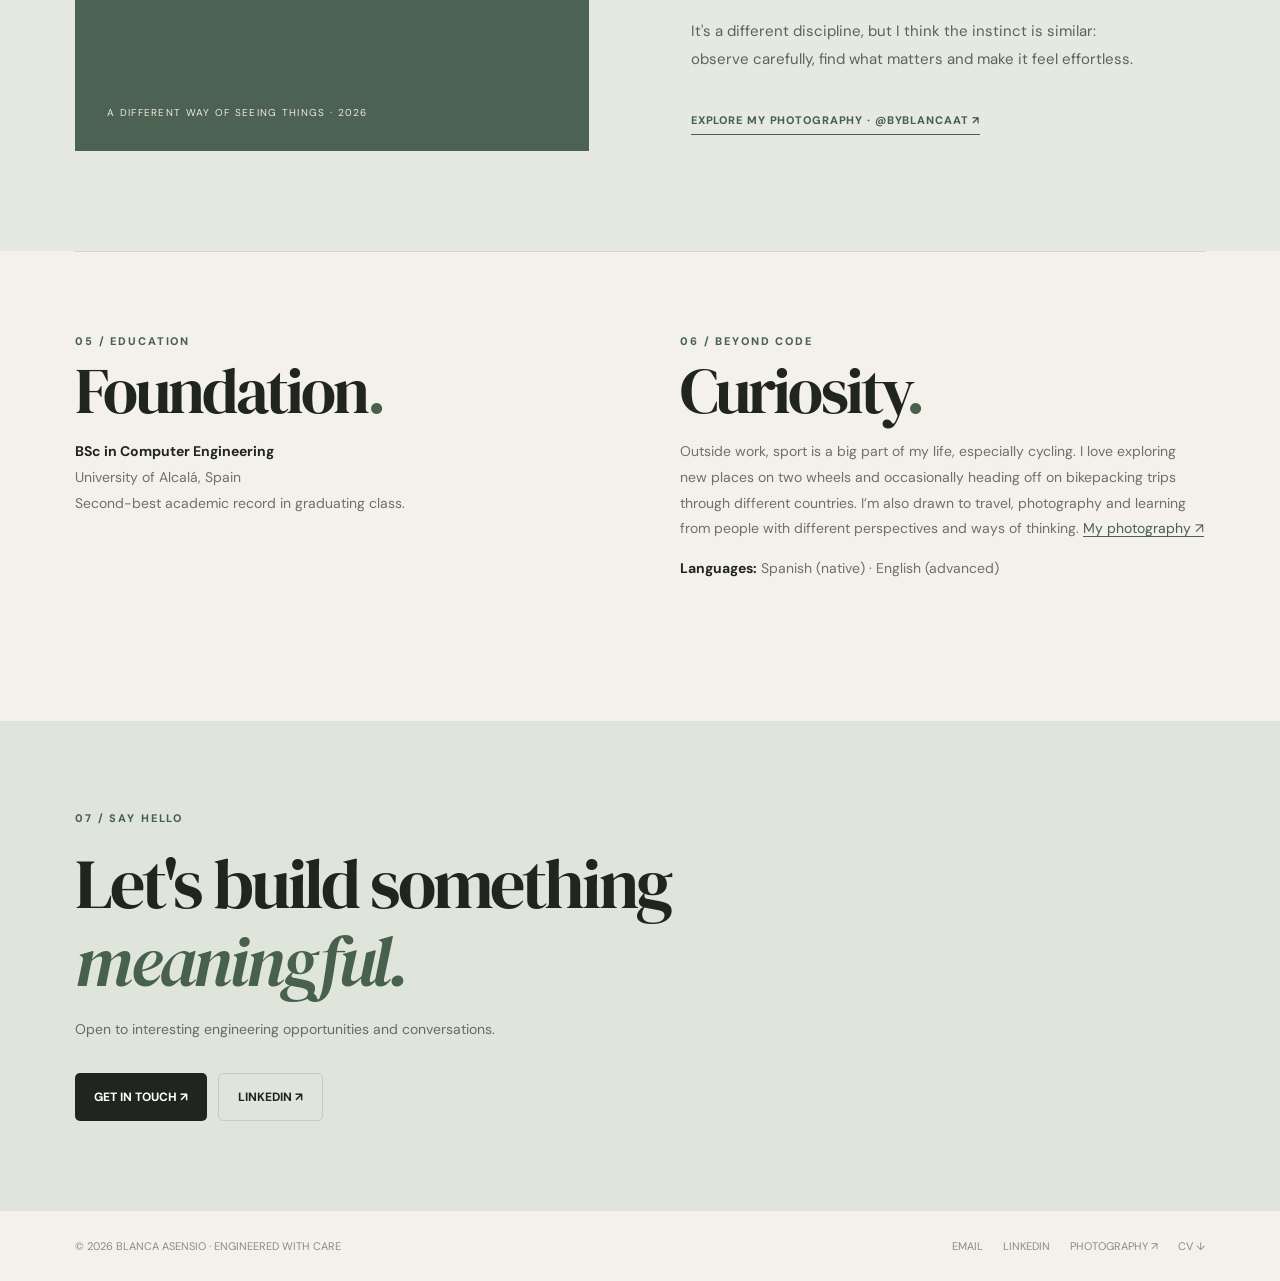
==== commit a16375e5: "feat: remove IN NUMBERS section" ====
--- a/index.html
+++ b/index.html
@@ -1 +1,229 @@
-<!doctype html><html lang="en"><head><meta charset="utf-8"><meta name="viewport" content="width=device-width,initial-scale=1"><meta name="description" content="Blanca Asensio — Senior Software Engineer. Backend, distributed systems and technical leadership."><meta name="theme-color" content="#f4f1eb"><title>Blanca Asensio — Software Engineer</title><link rel="stylesheet" href="styles.css"><script src="script.js" defer></script></head><body><a class="skip" href="#main">Skip to content</a><header class="site-header shell"><a class="brand" href="index.html">BLANCA ASENSIO<span> /</span></a><button class="menu-toggle" aria-label="Toggle navigation" aria-expanded="false" aria-controls="nav">☰</button><nav id="nav" class="nav" aria-label="Main navigation"><a href="#about">ABOUT</a><a href="#work">WORK</a><a href="#experience">EXPERIENCE</a><a href="#stack">STACK</a><a href="#photography">PHOTOGRAPHY</a><a class="nav-contact" href="mailto:asensiotorresblanca@gmail.com">LET'S TALK ↗</a></nav></header><main id="main"><section class="hero shell" id="about"><div class="hero-layout"><div class="hero-copy"><div class="eyebrow"><span class="eyebrow-dot"></span> HELLO, I'M BLANCA · SOFTWARE ENGINEER IN MADRID</div><h1>I make <em>complex</em><br>feel <em>simple.</em></h1><p class="hero-intro">I’m a software engineer who loves turning complex challenges into useful, well-crafted solutions. I care about how things work, how they feel to use, and the people building them.</p><p class="lead">7+ years working across backend engineering, distributed systems and technical leadership. Curious by nature, hands-on by choice.</p><div class="actions"><a class="btn btn-primary" href="#work">EXPLORE MY WORK <span aria-hidden="true">↗</span></a><a class="btn btn-secondary" href="assets/Blanca_Asensio_CV.pdf" download>DOWNLOAD CV <span aria-hidden="true">↓</span></a></div></div><figure class="portrait-wrap"><div class="portrait-frame"><img src="assets/blanca-portrait.png" alt="Portrait of Blanca Asensio" width="906" height="832" fetchpriority="high"></div><figcaption><span>01 / A LITTLE INTRODUCTION</span><span>MADRID, SPAIN ↗</span></figcaption></figure></div><div class="hero-bottom"><span>ENGINEERING × CURIOSITY × DESIGN</span><a href="#work">SCROLL TO EXPLORE <span aria-hidden="true">↓</span></a></div></section><section class="impact shell" aria-label="Selected project outcomes"><div class="impact-intro"><span class="eyebrow">IN NUMBERS</span><p>Small details.<br><em>Real impact.</em></p></div><div class="metric"><div class="metric-value">49.2%</div><div class="metric-label">Process automation</div><div class="metric-desc">Automation across a previously manual document workflow.</div></div><div class="metric"><div class="metric-value">1 min–4 h</div><div class="metric-label">Document visibility</div><div class="metric-desc">Document status availability, previously taking weeks.</div></div><div class="metric"><div class="metric-value">15–20 s</div><div class="metric-label">ID processing</div><div class="metric-desc">Automated classification, extraction and validation.</div></div></section><section class="section shell" id="work"><div class="section-head"><div><div class="eyebrow">01 / FEATURED PROJECTS</div><h2 class="section-title">Selected work<span style="color:var(--accent)">.</span></h2></div><span class="section-note">Complex problems. Practical engineering.</span></div><div class="project-grid"><a class="project-card" href="document-automation.html"><div class="project-top"><span class="project-index">01 / SELECTED WORK</span><span class="project-type">BANKING · AUTOMATION</span></div><h3>Document Automation Platform</h3><p>Building backend services to simplify document workflows across legacy banking systems and external providers.</p><div class="tag-row"><span class="tag">JAVA</span><span class="tag">KAFKA</span><span class="tag">MICROSERVICES</span><span class="tag">OPENSHIFT</span></div><span class="project-link">EXPLORE CASE STUDY ↗</span></a><a class="project-card" href="mortgage-refinancing.html"><div class="project-top"><span class="project-index">02 / SELECTED WORK</span><span class="project-type">BANKING · PLATFORM</span></div><h3>Mortgage Refinancing Platform</h3><p>Contributing to a new platform designed to automate a highly manual refinancing process.</p><div class="tag-row"><span class="tag">JAVA</span><span class="tag">ARCHITECTURE</span><span class="tag">INTEGRATION</span><span class="tag">INFRASTRUCTURE</span></div><span class="project-link">EXPLORE CASE STUDY ↗</span></a></div></section><section class="section shell" id="experience"><div class="section-head"><div><div class="eyebrow">02 / JOURNEY</div><h2 class="section-title">Experience<span style="color:var(--accent)">.</span></h2></div><span class="section-note">2019 — Present</span></div><div class="experience-list"><div class="experience-item"><span class="date">2024 — PRESENT</span><div class="role"><h3>ING</h3><p>Software Engineer · Madrid</p></div><p class="exp-description">Backend engineering, system integration and technical ownership across complex banking automation projects. Hands-on development alongside cross-team coordination and Scrum Master responsibilities.</p></div><div class="experience-item"><span class="date">2020 — 2024</span><div class="role"><h3>Autentia</h3><p>Software Engineer · Madrid</p></div><p class="exp-description">Built software across varied client projects, with a focus on Java/Kotlin, software architecture, testing, code quality and continuous learning.</p></div><div class="experience-item"><span class="date">2019 — 2020</span><div class="role"><h3>Escribano</h3><p>Intern → Software Engineer · Madrid</p></div><p class="exp-description">Developed embedded C++ software for specialised systems in the defence sector.</p></div></div></section><section class="section shell" id="stack"><div class="section-head"><div><div class="eyebrow">03 / TOOLKIT</div><h2 class="section-title">Technology<span style="color:var(--accent)">.</span></h2></div><span class="section-note">Tools I use to solve problems.</span></div><div class="skills-grid"><div class="skill-group"><h3>Backend</h3><p>Java · Kotlin · Spring Boot · Spring · Micronaut · REST APIs · Maven</p></div><div class="skill-group"><h3>Architecture</h3><p>Microservices · DDD · Hexagonal Architecture · Event-driven systems</p></div><div class="skill-group"><h3>Infrastructure & CI/CD</h3><p>OpenShift · Kubernetes · Docker · Ansible · Linux · Jenkins · GitHub</p></div><div class="skill-group"><h3>Data & Messaging</h3><p>Kafka · PostgreSQL · MySQL · Oracle · MongoDB · Elasticsearch</p></div><div class="skill-group"><h3>Engineering Practices</h3><p>JUnit · Mockito · Clean Code · Code Reviews · Agile · Scrum</p></div><div class="skill-group"><h3>Also worked with</h3><p>Angular · TypeScript · SonarQube · Nexus · Grafana · Prometheus</p></div></div></section><section class="photography-section" id="photography"><div class="shell photography-grid"><div class="photography-art" aria-hidden="true"><div class="photo-art-type">B<span>✳</span>A</div><div class="photo-art-caption">A DIFFERENT WAY OF SEEING THINGS · 2026</div></div><div class="photography-copy"><div class="eyebrow">04 / OUTSIDE THE IDE</div><h2 class="section-title">Another way<br>of <em>seeing.</em></h2><p>When I’m not thinking about systems and software, I’m often looking at the world through a camera. Photography is where my curiosity about composition, light and the little details gets to take over.</p><p>It's a different discipline, but I think the instinct is similar: observe carefully, find what matters and make it feel effortless.</p><a class="text-link" href="https://www.instagram.com/byblancaat/" target="_blank" rel="noopener noreferrer">EXPLORE MY PHOTOGRAPHY · @BYBLANCAAT ↗</a></div></div></section><section class="section shell"><div class="bottom-grid"><div><div class="eyebrow">05 / EDUCATION</div><h2 class="section-title">Foundation<span style="color:var(--accent)">.</span></h2><p class="small-copy"><strong>BSc in Computer Engineering</strong><br>University of Alcalá, Spain<br>Second-best academic record in graduating class.</p></div><div><div class="eyebrow">06 / BEYOND CODE</div><h2 class="section-title">Curiosity<span style="color:var(--accent)">.</span></h2><p class="small-copy">Outside work, sport is a big part of my life, especially cycling. I love exploring new places on two wheels and occasionally heading off on bikepacking trips through different countries. I’m also drawn to travel, photography and learning from people with different perspectives and ways of thinking. <a class="inline-link" href="https://www.instagram.com/byblancaat/" target="_blank" rel="noopener noreferrer">My photography ↗</a></p><p class="small-copy"><strong>Languages:</strong> Spanish (native) · English (advanced)</p></div></div></section><section class="contact-section" id="contact"><div class="shell"><div class="eyebrow">07 / SAY HELLO</div><h2>Let's build something <em style="color:var(--accent)">meaningful.</em></h2><p>Open to interesting engineering opportunities and conversations.</p><div class="actions"><a class="btn btn-primary" href="mailto:asensiotorresblanca@gmail.com">GET IN TOUCH ↗</a><a class="btn btn-secondary" href="https://es.linkedin.com/in/blanca-asensio-9b5592183" target="_blank" rel="noopener noreferrer">LINKEDIN ↗</a></div></div></section></main><footer class="footer shell"><span>© 2026 BLANCA ASENSIO · ENGINEERED WITH CARE</span><div class="footer-links"><a href="mailto:asensiotorresblanca@gmail.com">EMAIL</a><a href="https://es.linkedin.com/in/blanca-asensio-9b5592183" target="_blank" rel="noopener noreferrer">LINKEDIN</a><a href="https://www.instagram.com/byblancaat/" target="_blank" rel="noopener noreferrer">PHOTOGRAPHY ↗</a><a href="assets/Blanca_Asensio_CV.pdf" download>CV ↓</a></div></footer></body></html>
+
+<!doctype html>
+<html lang="en">
+<head>
+  <meta charset="utf-8">
+  <meta name="viewport" content="width=device-width,initial-scale=1">
+  <meta name="description" content="Blanca Asensio — Senior Software Engineer. Backend, distributed systems and technical leadership.">
+  <meta name="theme-color" content="#f4f1eb">
+  <title>Blanca Asensio — Software Engineer</title>
+  <link rel="stylesheet" href="styles.css">
+  <script src="script.js" defer></script>
+</head>
+<body>
+  <a class="skip" href="#main">Skip to content</a>
+
+  <header class="site-header shell">
+    <a class="brand" href="index.html">BLANCA ASENSIO<span> /</span></a>
+    <button class="menu-toggle" aria-label="Toggle navigation" aria-expanded="false" aria-controls="nav">☰</button>
+    <nav id="nav" class="nav" aria-label="Main navigation">
+      <a href="#about">ABOUT</a>
+      <a href="#work">WORK</a>
+      <a href="#experience">EXPERIENCE</a>
+      <a href="#stack">STACK</a>
+      <a href="#photography">PHOTOGRAPHY</a>
+      <a class="nav-contact" href="mailto:asensiotorresblanca@gmail.com">LET'S TALK ↗</a>
+    </nav>
+  </header>
+
+  <main id="main">
+    <section class="hero shell" id="about">
+      <div class="hero-layout">
+        <div class="hero-copy">
+          <div class="eyebrow"><span class="eyebrow-dot"></span> HELLO, I'M BLANCA · SOFTWARE ENGINEER IN MADRID</div>
+          <h1>I make <em>complex</em><br>feel <em>simple.</em></h1>
+          <p class="hero-intro">I’m a software engineer who loves turning complex challenges into useful, well-crafted solutions. I care about how things work, how they feel to use, and the people building them.</p>
+          <p class="lead">7+ years working across backend engineering, distributed systems and technical leadership. Curious by nature, hands-on by choice.</p>
+          <div class="actions">
+            <a class="btn btn-primary" href="#work">EXPLORE MY WORK <span aria-hidden="true">↗</span></a>
+            <a class="btn btn-secondary" href="assets/Blanca_Asensio_CV.pdf" download>DOWNLOAD CV <span aria-hidden="true">↓</span></a>
+          </div>
+        </div>
+
+        <figure class="portrait-wrap">
+          <div class="portrait-frame">
+            <img src="assets/blanca-portrait.png" alt="Portrait of Blanca Asensio" width="906" height="832" fetchpriority="high">
+          </div>
+          <figcaption>
+            <span>01 / A LITTLE INTRODUCTION</span>
+            <span>MADRID, SPAIN ↗</span>
+          </figcaption>
+        </figure>
+      </div>
+      <div class="hero-bottom">
+        <span>ENGINEERING × CURIOSITY × DESIGN</span>
+        <a href="#work">SCROLL TO EXPLORE <span aria-hidden="true">↓</span></a>
+      </div>
+    </section>
+
+    <section class="section shell" id="work">
+      <div class="section-head">
+        <div>
+          <div class="eyebrow">01 / FEATURED PROJECTS</div>
+          <h2 class="section-title">Selected work<span style="color:var(--accent)">.</span></h2>
+        </div>
+        <span class="section-note">Complex problems. Practical engineering.</span>
+      </div>
+      <div class="project-grid">
+        <a class="project-card" href="document-automation.html">
+          <div class="project-top">
+            <span class="project-index">01 / SELECTED WORK</span>
+            <span class="project-type">BANKING · AUTOMATION</span>
+          </div>
+          <h3>Document Automation Platform</h3>
+          <p>Building backend services to simplify document workflows across legacy banking systems and external providers.</p>
+          <div class="tag-row">
+            <span class="tag">JAVA</span>
+            <span class="tag">KAFKA</span>
+            <span class="tag">MICROSERVICES</span>
+            <span class="tag">OPENSHIFT</span>
+          </div>
+          <span class="project-link">EXPLORE CASE STUDY ↗</span>
+        </a>
+
+        <a class="project-card" href="mortgage-refinancing.html">
+          <div class="project-top">
+            <span class="project-index">02 / SELECTED WORK</span>
+            <span class="project-type">BANKING · PLATFORM</span>
+          </div>
+          <h3>Mortgage Refinancing Platform</h3>
+          <p>Contributing to a new platform designed to automate a highly manual refinancing process.</p>
+          <div class="tag-row">
+            <span class="tag">JAVA</span>
+            <span class="tag">ARCHITECTURE</span>
+            <span class="tag">INTEGRATION</span>
+            <span class="tag">INFRASTRUCTURE</span>
+          </div>
+          <span class="project-link">EXPLORE CASE STUDY ↗</span>
+        </a>
+      </div>
+    </section>
+
+    <section class="section shell" id="experience">
+      <div class="section-head">
+        <div>
+          <div class="eyebrow">02 / JOURNEY</div>
+          <h2 class="section-title">Experience<span style="color:var(--accent)">.</span></h2>
+        </div>
+        <span class="section-note">2019 — Present</span>
+      </div>
+      <div class="experience-list">
+        <div class="experience-item">
+          <span class="date">2024 — PRESENT</span>
+          <div class="role">
+            <h3>ING</h3>
+            <p>Software Engineer · Madrid</p>
+          </div>
+          <p class="exp-description">Backend engineering, system integration and technical ownership across complex banking automation projects. Hands-on development alongside cross-team coordination and Scrum Master responsibilities.</p>
+        </div>
+        <div class="experience-item">
+          <span class="date">2020 — 2024</span>
+          <div class="role">
+            <h3>Autentia</h3>
+            <p>Software Engineer · Madrid</p>
+          </div>
+          <p class="exp-description">Built software across varied client projects, with a focus on Java/Kotlin, software architecture, testing, code quality and continuous learning.</p>
+        </div>
+        <div class="experience-item">
+          <span class="date">2019 — 2020</span>
+          <div class="role">
+            <h3>Escribano</h3>
+            <p>Intern → Software Engineer · Madrid</p>
+          </div>
+          <p class="exp-description">Developed embedded C++ software for specialised systems in the defence sector.</p>
+        </div>
+      </div>
+    </section>
+
+    <section class="section shell" id="stack">
+      <div class="section-head">
+        <div>
+          <div class="eyebrow">03 / TOOLKIT</div>
+          <h2 class="section-title">Technology<span style="color:var(--accent)">.</span></h2>
+        </div>
+        <span class="section-note">Tools I use to solve problems.</span>
+      </div>
+      <div class="skills-grid">
+        <div class="skill-group">
+          <h3>Backend</h3>
+          <p>Java · Kotlin · Spring Boot · Spring · Micronaut · REST APIs · Maven</p>
+        </div>
+        <div class="skill-group">
+          <h3>Architecture</h3>
+          <p>Microservices · DDD · Hexagonal Architecture · Event-driven systems</p>
+        </div>
+        <div class="skill-group">
+          <h3>Infrastructure & CI/CD</h3>
+          <p>OpenShift · Kubernetes · Docker · Ansible · Linux · Jenkins · GitHub</p>
+        </div>
+        <div class="skill-group">
+          <h3>Data & Messaging</h3>
+          <p>Kafka · PostgreSQL · MySQL · Oracle · MongoDB · Elasticsearch</p>
+        </div>
+        <div class="skill-group">
+          <h3>Engineering Practices</h3>
+          <p>JUnit · Mockito · Clean Code · Code Reviews · Agile · Scrum</p>
+        </div>
+        <div class="skill-group">
+          <h3>Also worked with</h3>
+          <p>Angular · TypeScript · SonarQube · Nexus · Grafana · Prometheus</p>
+        </div>
+      </div>
+    </section>
+
+    <section class="photography-section" id="photography">
+      <div class="shell photography-grid">
+        <div class="photography-art" aria-hidden="true">
+          <div class="photo-art-type">B<span>✳</span>A</div>
+          <div class="photo-art-caption">A DIFFERENT WAY OF SEEING THINGS · 2026</div>
+        </div>
+        <div class="photography-copy">
+          <div class="eyebrow">04 / OUTSIDE THE IDE</div>
+          <h2 class="section-title">Another way<br>of <em>seeing.</em></h2>
+          <p>When I’m not thinking about systems and software, I’m often looking at the world through a camera. Photography is where my curiosity about composition, light and the little details gets to take over.</p>
+          <p>It's a different discipline, but I think the instinct is similar: observe carefully, find what matters and make it feel effortless.</p>
+          <a class="text-link" href="https://www.instagram.com/byblancaat/" target="_blank" rel="noopener noreferrer">EXPLORE MY PHOTOGRAPHY · @BYBLANCAAT ↗</a>
+        </div>
+      </div>
+    </section>
+
+    <section class="section shell">
+      <div class="bottom-grid">
+        <div>
+          <div class="eyebrow">05 / EDUCATION</div>
+          <h2 class="section-title">Foundation<span style="color:var(--accent)">.</span></h2>
+          <p class="small-copy"><strong>BSc in Computer Engineering</strong><br>University of Alcalá, Spain<br>Second-best academic record in graduating class.</p>
+        </div>
+        <div>
+          <div class="eyebrow">06 / BEYOND CODE</div>
+          <h2 class="section-title">Curiosity<span style="color:var(--accent)">.</span></h2>
+          <p class="small-copy">Outside work, sport is a big part of my life, especially cycling. I love exploring new places on two wheels and occasionally heading off on bikepacking trips through different countries. I’m also drawn to travel, photography and learning from people with different perspectives and ways of thinking. <a class="inline-link" href="https://www.instagram.com/byblancaat/" target="_blank" rel="noopener noreferrer">My photography ↗</a></p>
+          <p class="small-copy"><strong>Languages:</strong> Spanish (native) · English (advanced)</p>
+        </div>
+      </div>
+    </section>
+
+    <section class="contact-section" id="contact">
+      <div class="shell">
+        <div class="eyebrow">07 / SAY HELLO</div>
+        <h2>Let's build something <em style="color:var(--accent)">meaningful.</em></h2>
+        <p>Open to interesting engineering opportunities and conversations.</p>
+        <div class="actions">
+          <a class="btn btn-primary" href="mailto:asensiotorresblanca@gmail.com">GET IN TOUCH ↗</a>
+          <a class="btn btn-secondary" href="https://es.linkedin.com/in/blanca-asensio-9b5592183" target="_blank" rel="noopener noreferrer">LINKEDIN ↗</a>
+        </div>
+      </div>
+    </section>
+  </main>
+
+  <footer class="footer shell">
+    <span>© 2026 BLANCA ASENSIO · ENGINEERED WITH CARE</span>
+    <div class="footer-links">
+      <a href="mailto:asensiotorresblanca@gmail.com">EMAIL</a>
+      <a href="https://es.linkedin.com/in/blanca-asensio-9b5592183" target="_blank" rel="noopener noreferrer">LINKEDIN</a>
+      <a href="https://www.instagram.com/byblancaat/" target="_blank" rel="noopener noreferrer">PHOTOGRAPHY ↗</a>
+      <a href="assets/Blanca_Asensio_CV.pdf" download>CV ↓</a>
+    </div>
+  </footer>
+</body>
+</html>
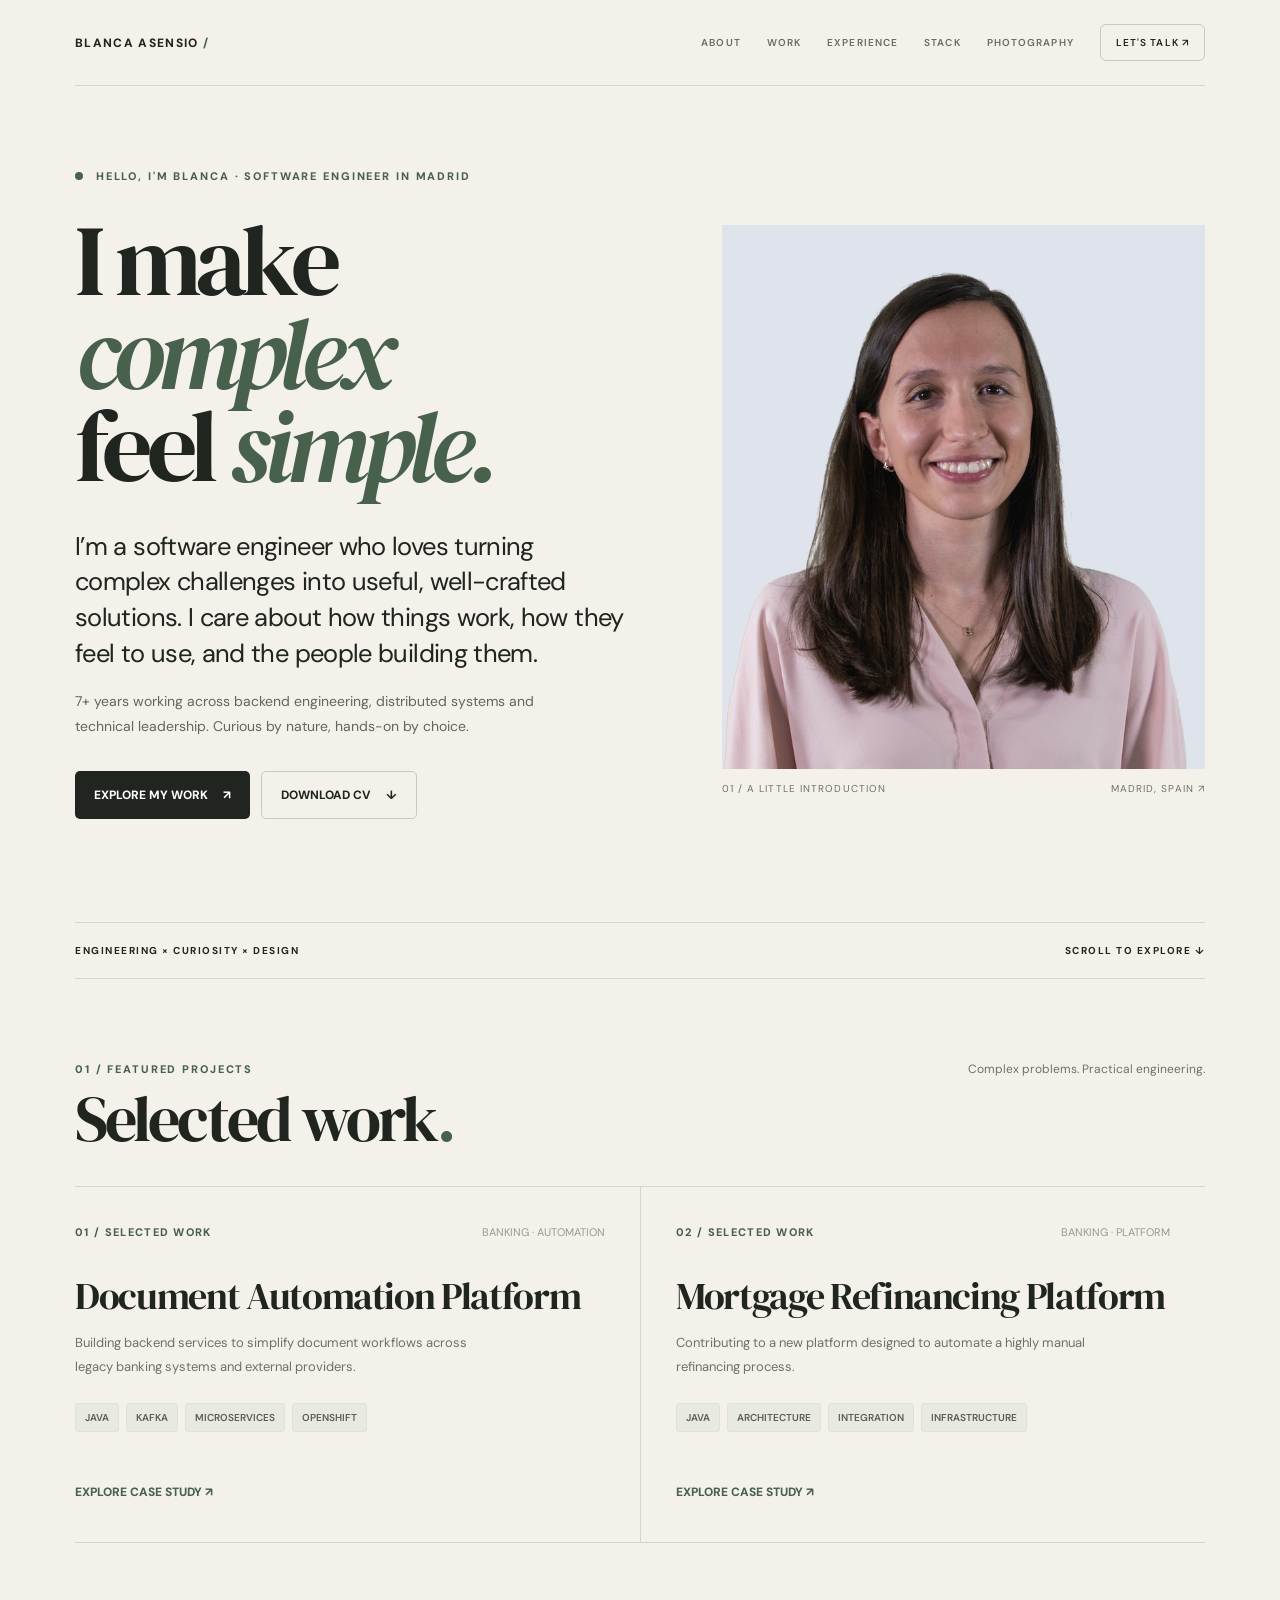
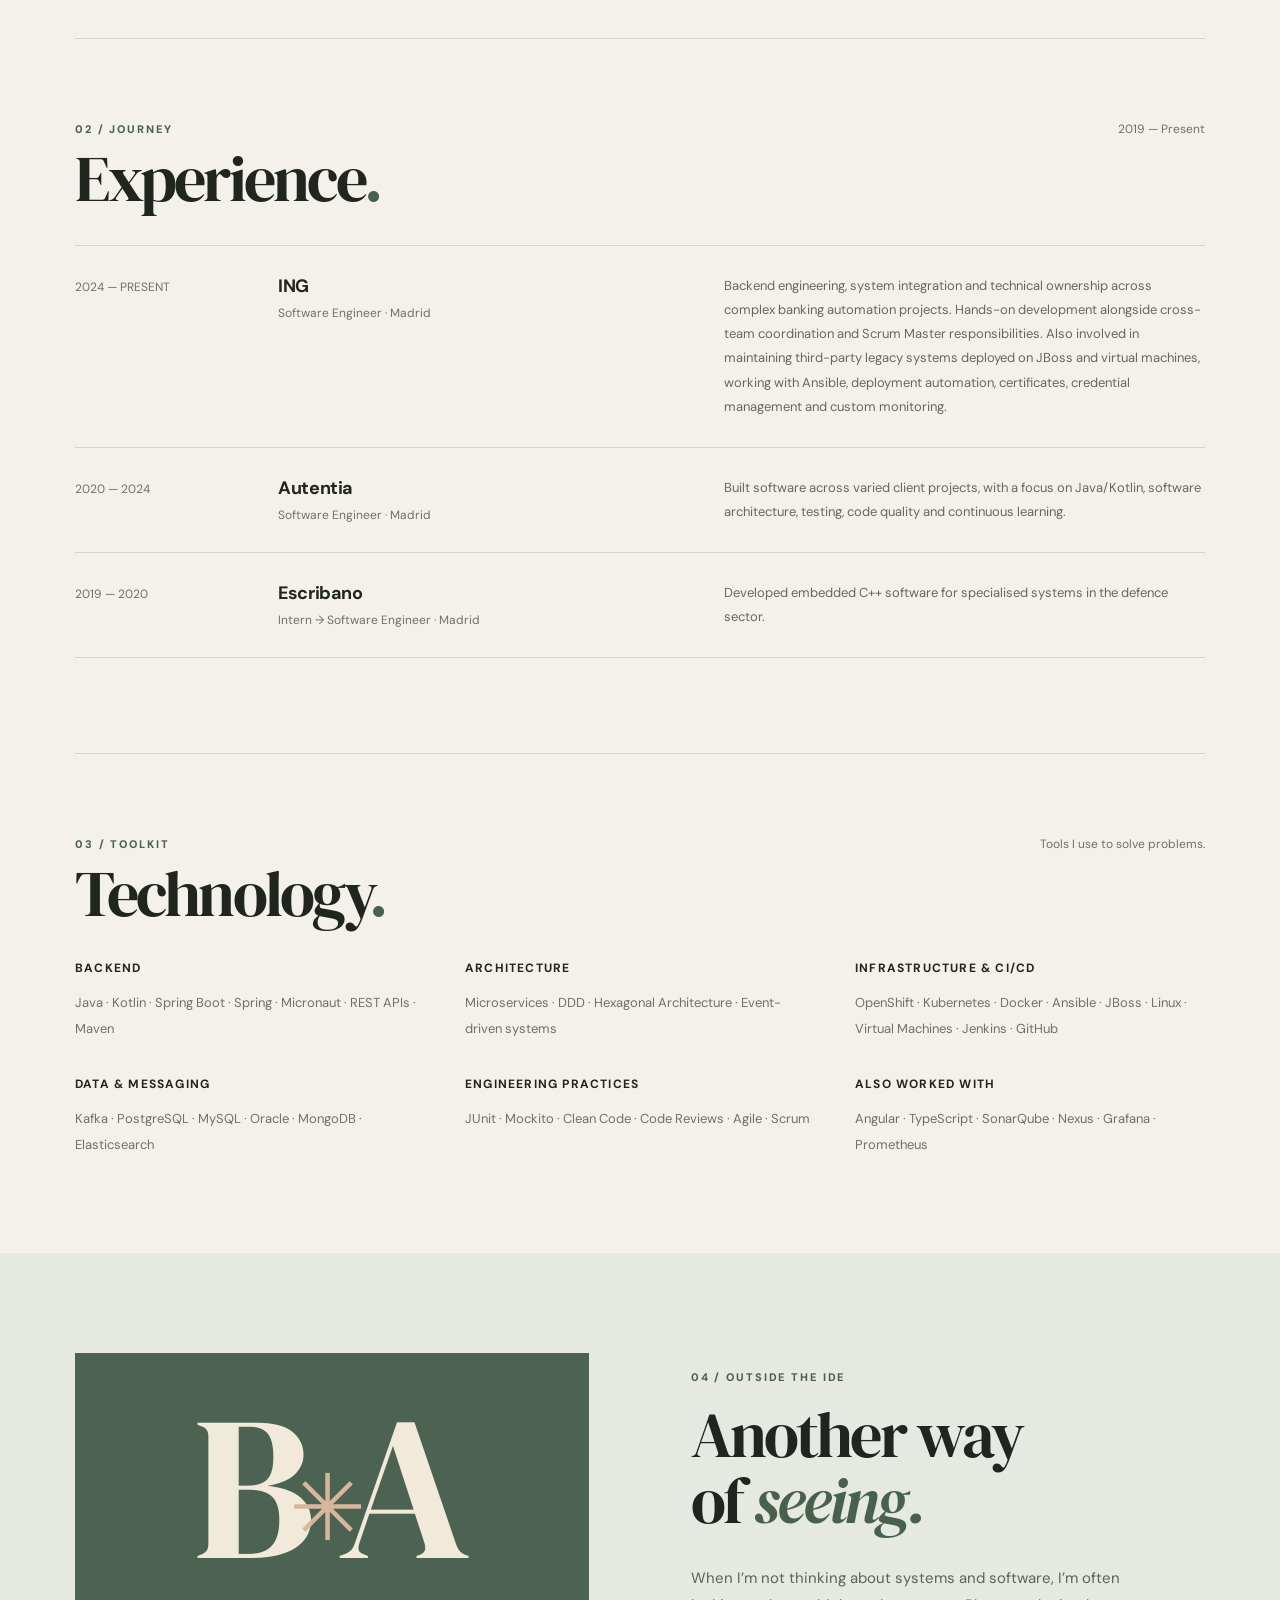
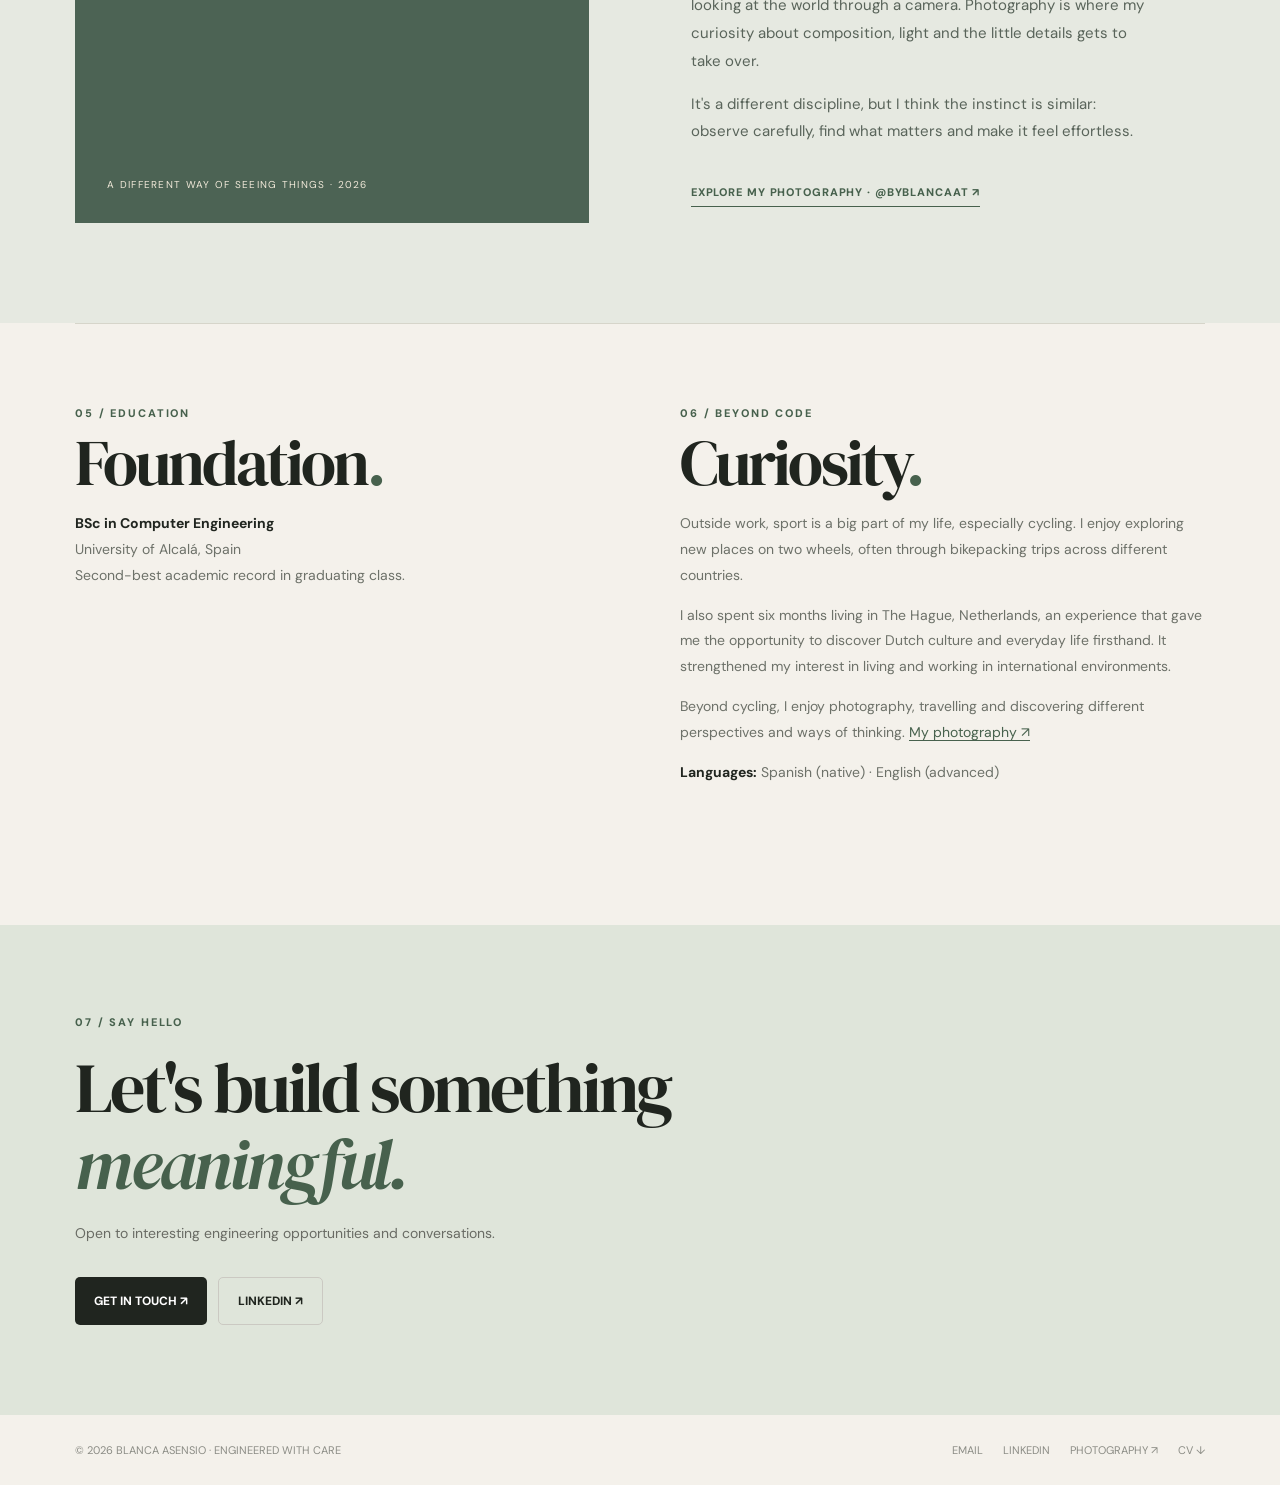
==== commit 9414fd9d: "feat: add international experience info" ====
--- a/index.html
+++ b/index.html
@@ -30,19 +30,44 @@
     <section class="hero shell" id="about">
       <div class="hero-layout">
         <div class="hero-copy">
-          <div class="eyebrow"><span class="eyebrow-dot"></span> HELLO, I'M BLANCA · SOFTWARE ENGINEER IN MADRID</div>
+          <div class="eyebrow">
+            <span class="eyebrow-dot"></span>
+            HELLO, I'M BLANCA · SOFTWARE ENGINEER IN MADRID
+          </div>
+
           <h1>I make <em>complex</em><br>feel <em>simple.</em></h1>
-          <p class="hero-intro">I’m a software engineer who loves turning complex challenges into useful, well-crafted solutions. I care about how things work, how they feel to use, and the people building them.</p>
-          <p class="lead">7+ years working across backend engineering, distributed systems and technical leadership. Curious by nature, hands-on by choice.</p>
+
+          <p class="hero-intro">
+            I’m a software engineer who loves turning complex challenges
+            into useful, well-crafted solutions. I care about how things
+            work, how they feel to use, and the people building them.
+          </p>
+
+          <p class="lead">
+            7+ years working across backend engineering, distributed
+            systems and technical leadership. Curious by nature,
+            hands-on by choice.
+          </p>
+
           <div class="actions">
-            <a class="btn btn-primary" href="#work">EXPLORE MY WORK <span aria-hidden="true">↗</span></a>
-            <a class="btn btn-secondary" href="assets/Blanca_Asensio_CV.pdf" download>DOWNLOAD CV <span aria-hidden="true">↓</span></a>
+            <a class="btn btn-primary" href="#work">
+              EXPLORE MY WORK <span aria-hidden="true">↗</span>
+            </a>
+            <a class="btn btn-secondary" href="assets/Blanca_Asensio_CV.pdf" download>
+              DOWNLOAD CV <span aria-hidden="true">↓</span>
+            </a>
           </div>
         </div>
 
         <figure class="portrait-wrap">
           <div class="portrait-frame">
-            <img src="assets/blanca-portrait.png" alt="Portrait of Blanca Asensio" width="906" height="832" fetchpriority="high">
+            <img
+              src="assets/blanca-portrait.png"
+              alt="Portrait of Blanca Asensio"
+              width="906"
+              height="832"
+              fetchpriority="high"
+            >
           </div>
           <figcaption>
             <span>01 / A LITTLE INTRODUCTION</span>
@@ -50,9 +75,12 @@
           </figcaption>
         </figure>
       </div>
+
       <div class="hero-bottom">
         <span>ENGINEERING × CURIOSITY × DESIGN</span>
-        <a href="#work">SCROLL TO EXPLORE <span aria-hidden="true">↓</span></a>
+        <a href="#work">
+          SCROLL TO EXPLORE <span aria-hidden="true">↓</span>
+        </a>
       </div>
     </section>
 
@@ -60,25 +88,39 @@
       <div class="section-head">
         <div>
           <div class="eyebrow">01 / FEATURED PROJECTS</div>
-          <h2 class="section-title">Selected work<span style="color:var(--accent)">.</span></h2>
-        </div>
-        <span class="section-note">Complex problems. Practical engineering.</span>
-      </div>
+          <h2 class="section-title">
+            Selected work<span style="color:var(--accent)">.</span>
+          </h2>
+        </div>
+        <span class="section-note">
+          Complex problems. Practical engineering.
+        </span>
+      </div>
+
       <div class="project-grid">
         <a class="project-card" href="document-automation.html">
           <div class="project-top">
             <span class="project-index">01 / SELECTED WORK</span>
             <span class="project-type">BANKING · AUTOMATION</span>
           </div>
+
           <h3>Document Automation Platform</h3>
-          <p>Building backend services to simplify document workflows across legacy banking systems and external providers.</p>
+
+          <p>
+            Building backend services to simplify document workflows
+            across legacy banking systems and external providers.
+          </p>
+
           <div class="tag-row">
             <span class="tag">JAVA</span>
             <span class="tag">KAFKA</span>
             <span class="tag">MICROSERVICES</span>
             <span class="tag">OPENSHIFT</span>
           </div>
-          <span class="project-link">EXPLORE CASE STUDY ↗</span>
+
+          <span class="project-link">
+            EXPLORE CASE STUDY ↗
+          </span>
         </a>
 
         <a class="project-card" href="mortgage-refinancing.html">
@@ -86,15 +128,24 @@
             <span class="project-index">02 / SELECTED WORK</span>
             <span class="project-type">BANKING · PLATFORM</span>
           </div>
+
           <h3>Mortgage Refinancing Platform</h3>
-          <p>Contributing to a new platform designed to automate a highly manual refinancing process.</p>
+
+          <p>
+            Contributing to a new platform designed to automate
+            a highly manual refinancing process.
+          </p>
+
           <div class="tag-row">
             <span class="tag">JAVA</span>
             <span class="tag">ARCHITECTURE</span>
             <span class="tag">INTEGRATION</span>
             <span class="tag">INFRASTRUCTURE</span>
           </div>
-          <span class="project-link">EXPLORE CASE STUDY ↗</span>
+
+          <span class="project-link">
+            EXPLORE CASE STUDY ↗
+          </span>
         </a>
       </div>
     </section>
@@ -103,34 +154,61 @@
       <div class="section-head">
         <div>
           <div class="eyebrow">02 / JOURNEY</div>
-          <h2 class="section-title">Experience<span style="color:var(--accent)">.</span></h2>
+          <h2 class="section-title">
+            Experience<span style="color:var(--accent)">.</span>
+          </h2>
         </div>
         <span class="section-note">2019 — Present</span>
       </div>
+
       <div class="experience-list">
         <div class="experience-item">
           <span class="date">2024 — PRESENT</span>
+
           <div class="role">
             <h3>ING</h3>
             <p>Software Engineer · Madrid</p>
           </div>
-          <p class="exp-description">Backend engineering, system integration and technical ownership across complex banking automation projects. Hands-on development alongside cross-team coordination and Scrum Master responsibilities.</p>
-        </div>
+
+          <p class="exp-description">
+            Backend engineering, system integration and technical
+            ownership across complex banking automation projects.
+            Hands-on development alongside cross-team coordination
+            and Scrum Master responsibilities. Also involved in
+            maintaining third-party legacy systems deployed on
+            JBoss and virtual machines, working with Ansible,
+            deployment automation, certificates, credential
+            management and custom monitoring.
+          </p>
+        </div>
+
         <div class="experience-item">
           <span class="date">2020 — 2024</span>
+
           <div class="role">
             <h3>Autentia</h3>
             <p>Software Engineer · Madrid</p>
           </div>
-          <p class="exp-description">Built software across varied client projects, with a focus on Java/Kotlin, software architecture, testing, code quality and continuous learning.</p>
-        </div>
+
+          <p class="exp-description">
+            Built software across varied client projects, with
+            a focus on Java/Kotlin, software architecture, testing,
+            code quality and continuous learning.
+          </p>
+        </div>
+
         <div class="experience-item">
           <span class="date">2019 — 2020</span>
+
           <div class="role">
             <h3>Escribano</h3>
             <p>Intern → Software Engineer · Madrid</p>
           </div>
-          <p class="exp-description">Developed embedded C++ software for specialised systems in the defence sector.</p>
+
+          <p class="exp-description">
+            Developed embedded C++ software for specialised
+            systems in the defence sector.
+          </p>
         </div>
       </div>
     </section>
@@ -139,34 +217,62 @@
       <div class="section-head">
         <div>
           <div class="eyebrow">03 / TOOLKIT</div>
-          <h2 class="section-title">Technology<span style="color:var(--accent)">.</span></h2>
-        </div>
-        <span class="section-note">Tools I use to solve problems.</span>
-      </div>
+          <h2 class="section-title">
+            Technology<span style="color:var(--accent)">.</span>
+          </h2>
+        </div>
+        <span class="section-note">
+          Tools I use to solve problems.
+        </span>
+      </div>
+
       <div class="skills-grid">
         <div class="skill-group">
           <h3>Backend</h3>
-          <p>Java · Kotlin · Spring Boot · Spring · Micronaut · REST APIs · Maven</p>
-        </div>
+          <p>
+            Java · Kotlin · Spring Boot · Spring · Micronaut ·
+            REST APIs · Maven
+          </p>
+        </div>
+
         <div class="skill-group">
           <h3>Architecture</h3>
-          <p>Microservices · DDD · Hexagonal Architecture · Event-driven systems</p>
-        </div>
+          <p>
+            Microservices · DDD · Hexagonal Architecture ·
+            Event-driven systems
+          </p>
+        </div>
+
         <div class="skill-group">
           <h3>Infrastructure & CI/CD</h3>
-          <p>OpenShift · Kubernetes · Docker · Ansible · Linux · Jenkins · GitHub</p>
-        </div>
+          <p>
+            OpenShift · Kubernetes · Docker · Ansible · JBoss ·
+            Linux · Virtual Machines · Jenkins · GitHub
+          </p>
+        </div>
+
         <div class="skill-group">
           <h3>Data & Messaging</h3>
-          <p>Kafka · PostgreSQL · MySQL · Oracle · MongoDB · Elasticsearch</p>
-        </div>
+          <p>
+            Kafka · PostgreSQL · MySQL · Oracle · MongoDB ·
+            Elasticsearch
+          </p>
+        </div>
+
         <div class="skill-group">
           <h3>Engineering Practices</h3>
-          <p>JUnit · Mockito · Clean Code · Code Reviews · Agile · Scrum</p>
-        </div>
+          <p>
+            JUnit · Mockito · Clean Code · Code Reviews ·
+            Agile · Scrum
+          </p>
+        </div>
+
         <div class="skill-group">
           <h3>Also worked with</h3>
-          <p>Angular · TypeScript · SonarQube · Nexus · Grafana · Prometheus</p>
+          <p>
+            Angular · TypeScript · SonarQube · Nexus ·
+            Grafana · Prometheus
+          </p>
         </div>
       </div>
     </section>
@@ -174,15 +280,42 @@
     <section class="photography-section" id="photography">
       <div class="shell photography-grid">
         <div class="photography-art" aria-hidden="true">
-          <div class="photo-art-type">B<span>✳</span>A</div>
-          <div class="photo-art-caption">A DIFFERENT WAY OF SEEING THINGS · 2026</div>
-        </div>
+          <div class="photo-art-type">
+            B<span>✳</span>A
+          </div>
+          <div class="photo-art-caption">
+            A DIFFERENT WAY OF SEEING THINGS · 2026
+          </div>
+        </div>
+
         <div class="photography-copy">
           <div class="eyebrow">04 / OUTSIDE THE IDE</div>
-          <h2 class="section-title">Another way<br>of <em>seeing.</em></h2>
-          <p>When I’m not thinking about systems and software, I’m often looking at the world through a camera. Photography is where my curiosity about composition, light and the little details gets to take over.</p>
-          <p>It's a different discipline, but I think the instinct is similar: observe carefully, find what matters and make it feel effortless.</p>
-          <a class="text-link" href="https://www.instagram.com/byblancaat/" target="_blank" rel="noopener noreferrer">EXPLORE MY PHOTOGRAPHY · @BYBLANCAAT ↗</a>
+
+          <h2 class="section-title">
+            Another way<br>of <em>seeing.</em>
+          </h2>
+
+          <p>
+            When I’m not thinking about systems and software,
+            I’m often looking at the world through a camera.
+            Photography is where my curiosity about composition,
+            light and the little details gets to take over.
+          </p>
+
+          <p>
+            It's a different discipline, but I think the instinct
+            is similar: observe carefully, find what matters and
+            make it feel effortless.
+          </p>
+
+          <a
+            class="text-link"
+            href="https://www.instagram.com/byblancaat/"
+            target="_blank"
+            rel="noopener noreferrer"
+          >
+            EXPLORE MY PHOTOGRAPHY · @BYBLANCAAT ↗
+          </a>
         </div>
       </div>
     </section>
@@ -191,14 +324,57 @@
       <div class="bottom-grid">
         <div>
           <div class="eyebrow">05 / EDUCATION</div>
-          <h2 class="section-title">Foundation<span style="color:var(--accent)">.</span></h2>
-          <p class="small-copy"><strong>BSc in Computer Engineering</strong><br>University of Alcalá, Spain<br>Second-best academic record in graduating class.</p>
-        </div>
+          <h2 class="section-title">
+            Foundation<span style="color:var(--accent)">.</span>
+          </h2>
+
+          <p class="small-copy">
+            <strong>BSc in Computer Engineering</strong><br>
+            University of Alcalá, Spain<br>
+            Second-best academic record in graduating class.
+          </p>
+        </div>
+
         <div>
           <div class="eyebrow">06 / BEYOND CODE</div>
-          <h2 class="section-title">Curiosity<span style="color:var(--accent)">.</span></h2>
-          <p class="small-copy">Outside work, sport is a big part of my life, especially cycling. I love exploring new places on two wheels and occasionally heading off on bikepacking trips through different countries. I’m also drawn to travel, photography and learning from people with different perspectives and ways of thinking. <a class="inline-link" href="https://www.instagram.com/byblancaat/" target="_blank" rel="noopener noreferrer">My photography ↗</a></p>
-          <p class="small-copy"><strong>Languages:</strong> Spanish (native) · English (advanced)</p>
+          <h2 class="section-title">
+            Curiosity<span style="color:var(--accent)">.</span>
+          </h2>
+
+          <p class="small-copy">
+            Outside work, sport is a big part of my life,
+            especially cycling. I enjoy exploring new places
+            on two wheels, often through bikepacking trips
+            across different countries.
+          </p>
+
+          <p class="small-copy">
+            I also spent six months living in The Hague,
+            Netherlands, an experience that gave me the
+            opportunity to discover Dutch culture and
+            everyday life firsthand. It strengthened my
+            interest in living and working in international
+            environments.
+          </p>
+
+          <p class="small-copy">
+            Beyond cycling, I enjoy photography, travelling
+            and discovering different perspectives and
+            ways of thinking.
+            <a
+              class="inline-link"
+              href="https://www.instagram.com/byblancaat/"
+              target="_blank"
+              rel="noopener noreferrer"
+            >
+              My photography ↗
+            </a>
+          </p>
+
+          <p class="small-copy">
+            <strong>Languages:</strong>
+            Spanish (native) · English (advanced)
+          </p>
         </div>
       </div>
     </section>
@@ -206,23 +382,67 @@
     <section class="contact-section" id="contact">
       <div class="shell">
         <div class="eyebrow">07 / SAY HELLO</div>
-        <h2>Let's build something <em style="color:var(--accent)">meaningful.</em></h2>
-        <p>Open to interesting engineering opportunities and conversations.</p>
+
+        <h2>
+          Let's build something
+          <em style="color:var(--accent)">meaningful.</em>
+        </h2>
+
+        <p>
+          Open to interesting engineering opportunities
+          and conversations.
+        </p>
+
         <div class="actions">
-          <a class="btn btn-primary" href="mailto:asensiotorresblanca@gmail.com">GET IN TOUCH ↗</a>
-          <a class="btn btn-secondary" href="https://es.linkedin.com/in/blanca-asensio-9b5592183" target="_blank" rel="noopener noreferrer">LINKEDIN ↗</a>
+          <a
+            class="btn btn-primary"
+            href="mailto:asensiotorresblanca@gmail.com"
+          >
+            GET IN TOUCH ↗
+          </a>
+
+          <a
+            class="btn btn-secondary"
+            href="https://es.linkedin.com/in/blanca-asensio-9b5592183"
+            target="_blank"
+            rel="noopener noreferrer"
+          >
+            LINKEDIN ↗
+          </a>
         </div>
       </div>
     </section>
   </main>
 
   <footer class="footer shell">
-    <span>© 2026 BLANCA ASENSIO · ENGINEERED WITH CARE</span>
+    <span>
+      © 2026 BLANCA ASENSIO · ENGINEERED WITH CARE
+    </span>
+
     <div class="footer-links">
-      <a href="mailto:asensiotorresblanca@gmail.com">EMAIL</a>
-      <a href="https://es.linkedin.com/in/blanca-asensio-9b5592183" target="_blank" rel="noopener noreferrer">LINKEDIN</a>
-      <a href="https://www.instagram.com/byblancaat/" target="_blank" rel="noopener noreferrer">PHOTOGRAPHY ↗</a>
-      <a href="assets/Blanca_Asensio_CV.pdf" download>CV ↓</a>
+      <a href="mailto:asensiotorresblanca@gmail.com">
+        EMAIL
+      </a>
+
+      <a
+        href="https://es.linkedin.com/in/blanca-asensio-9b5592183"
+        target="_blank"
+        rel="noopener noreferrer"
+      >
+        LINKEDIN
+      </a>
+
+      <a
+        href="https://www.instagram.com/byblancaat/"
+        target="_blank"
+        rel="noopener noreferrer"
+      >
+        PHOTOGRAPHY ↗
+      </a>
+
+      <a href="assets/Blanca_Asensio_CV.pdf" download>
+        CV ↓
+      </a>
     </div>
   </footer>
 </body>
